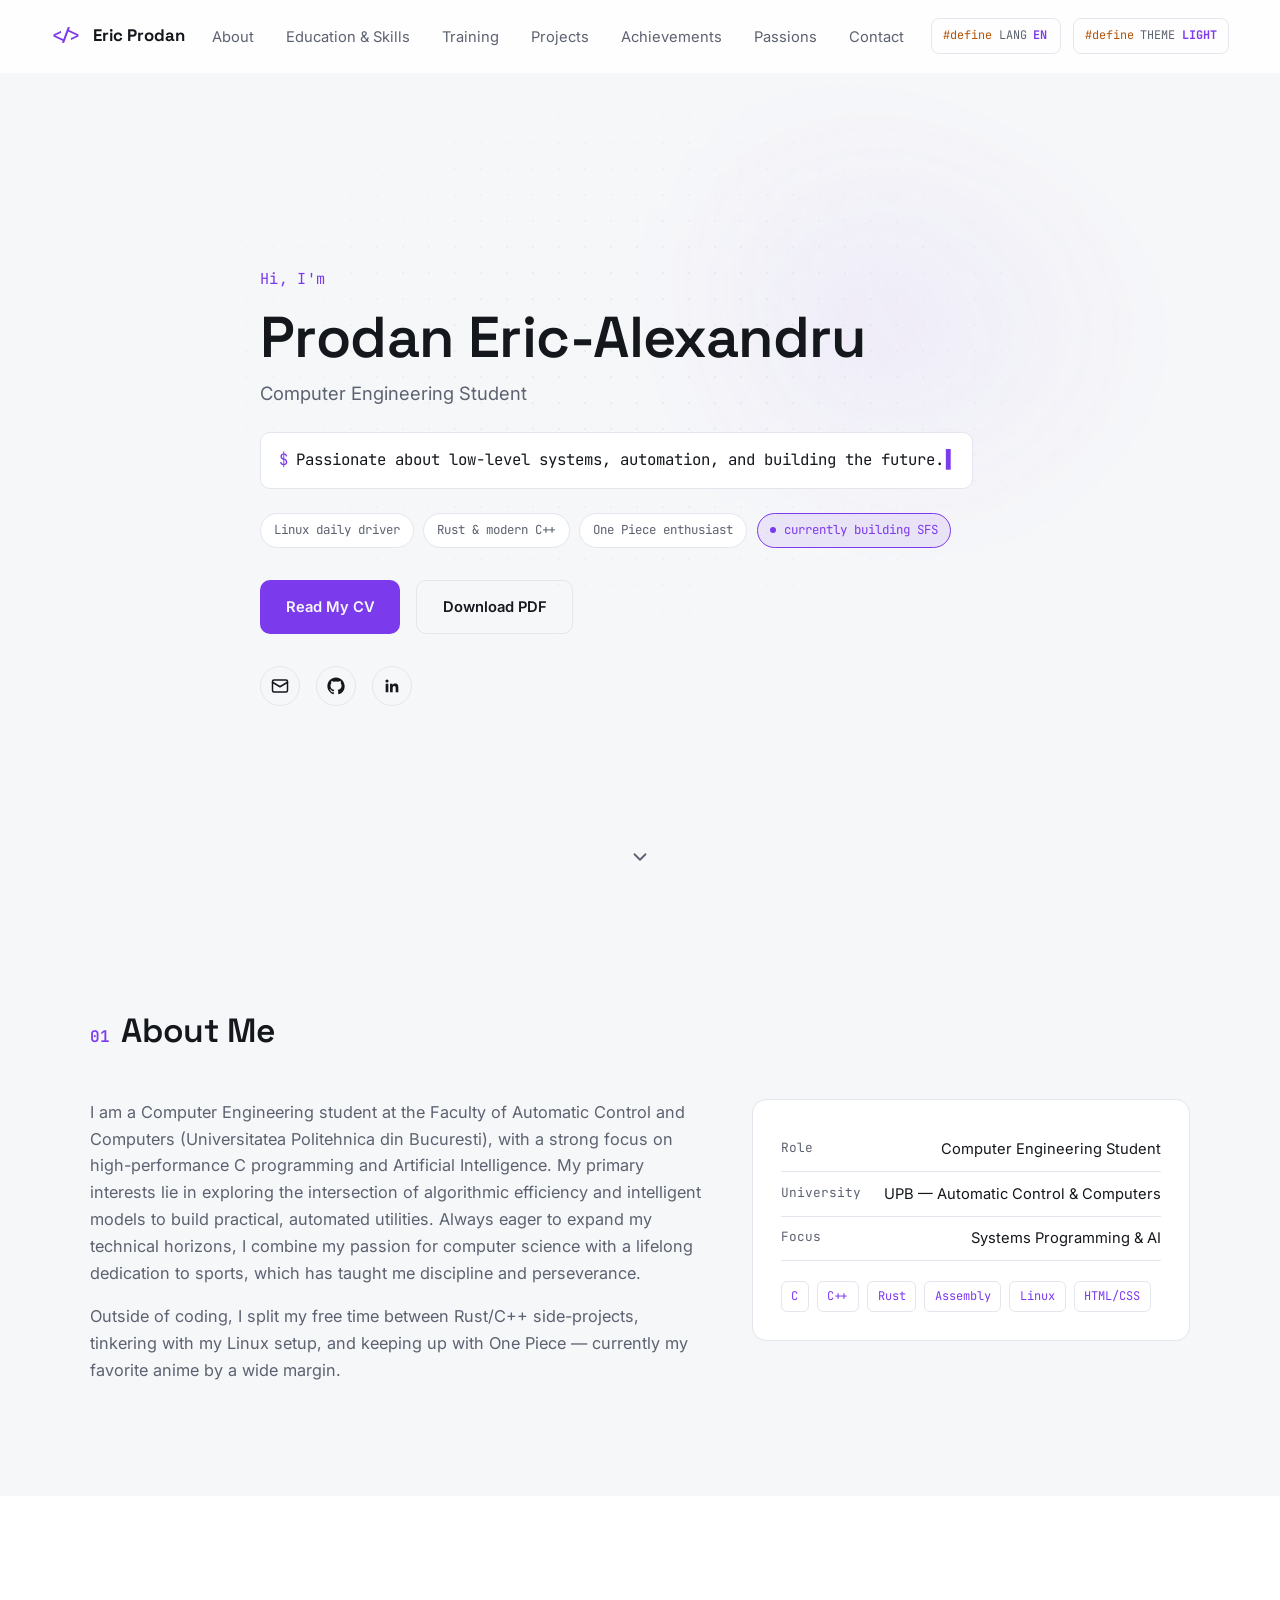
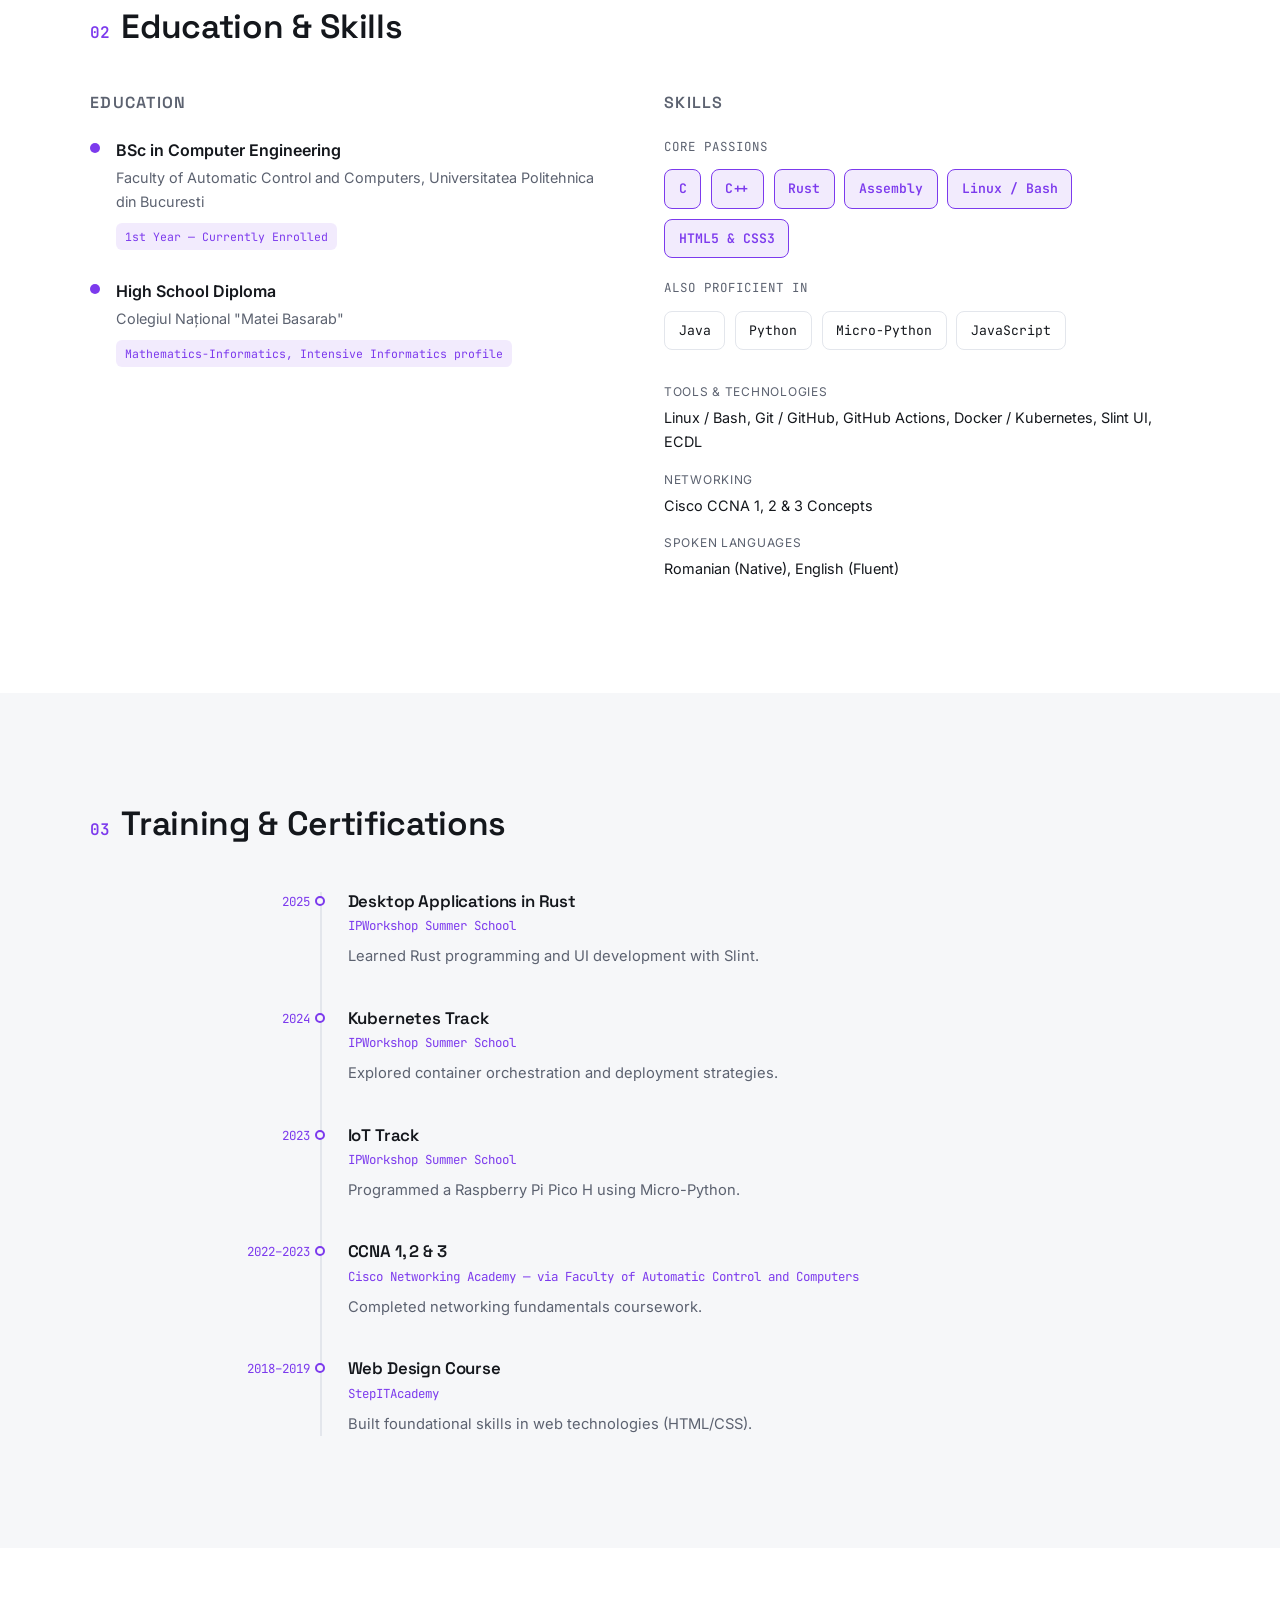
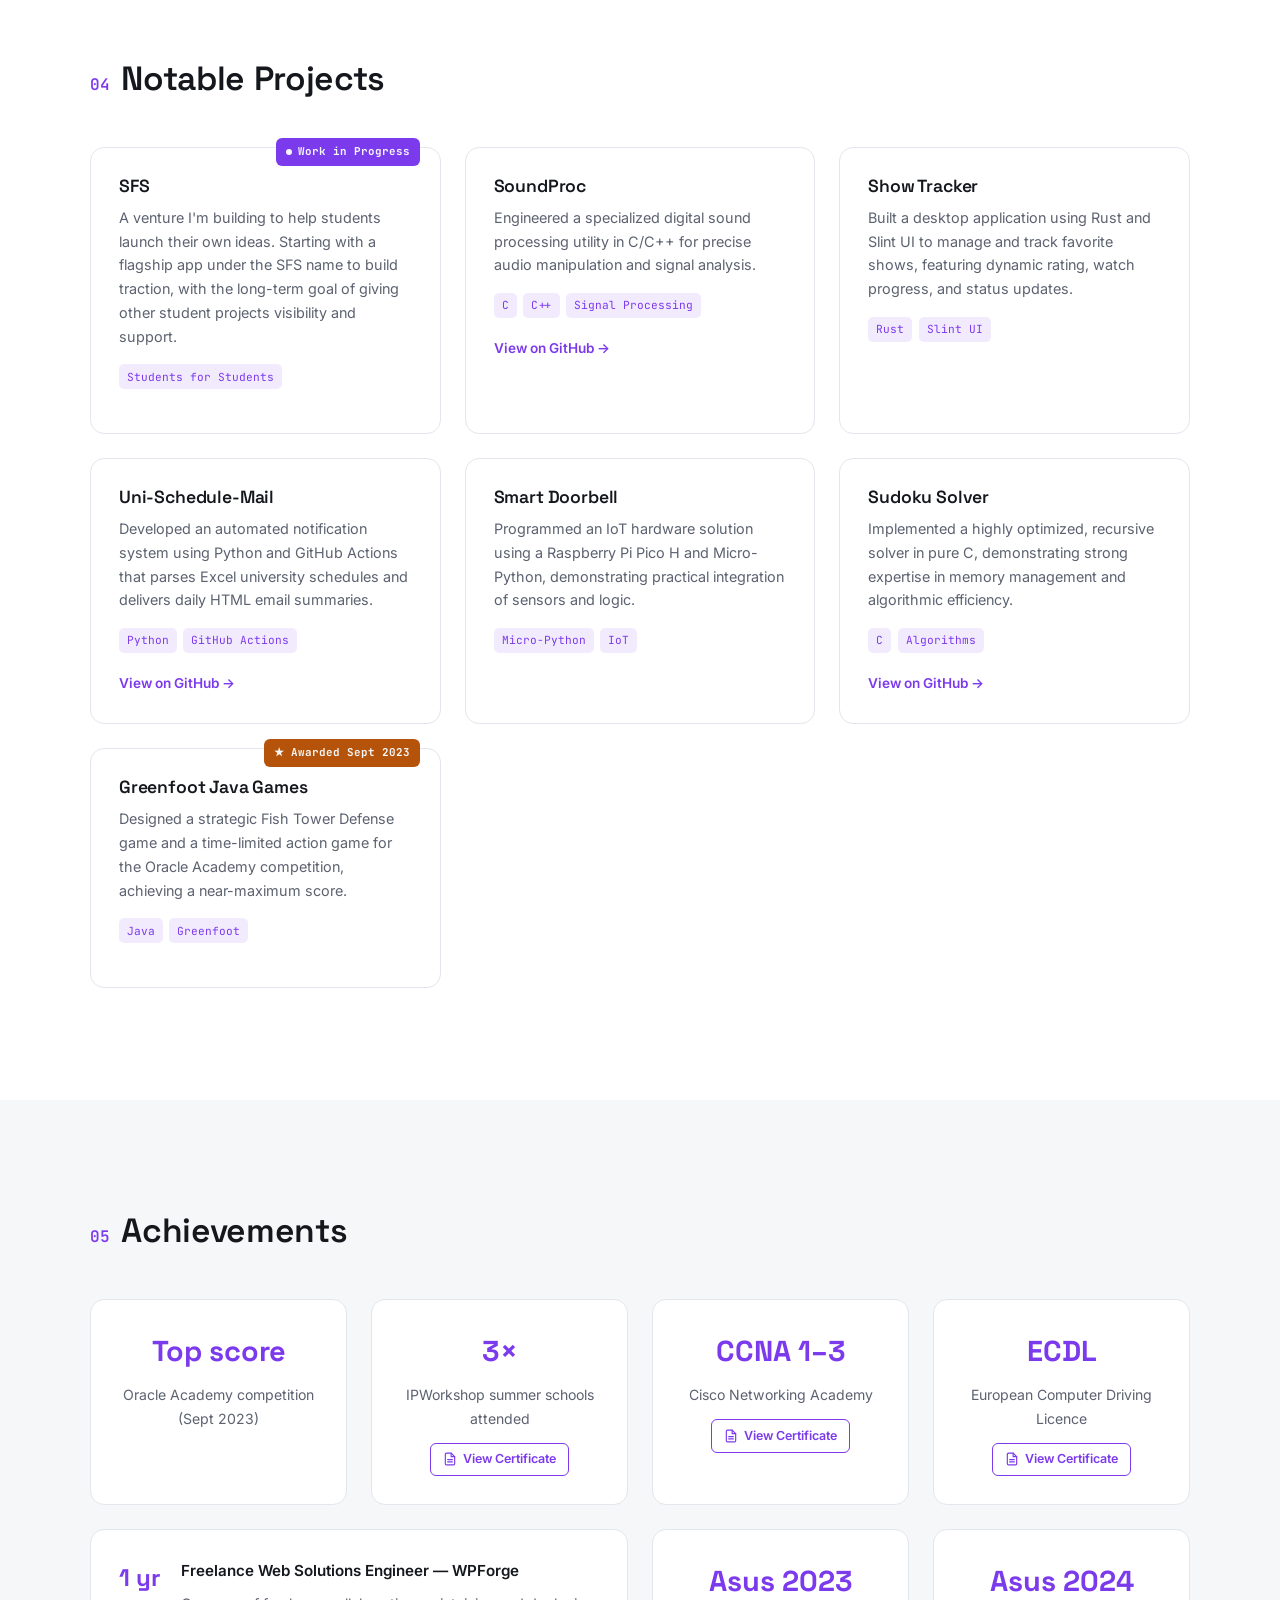
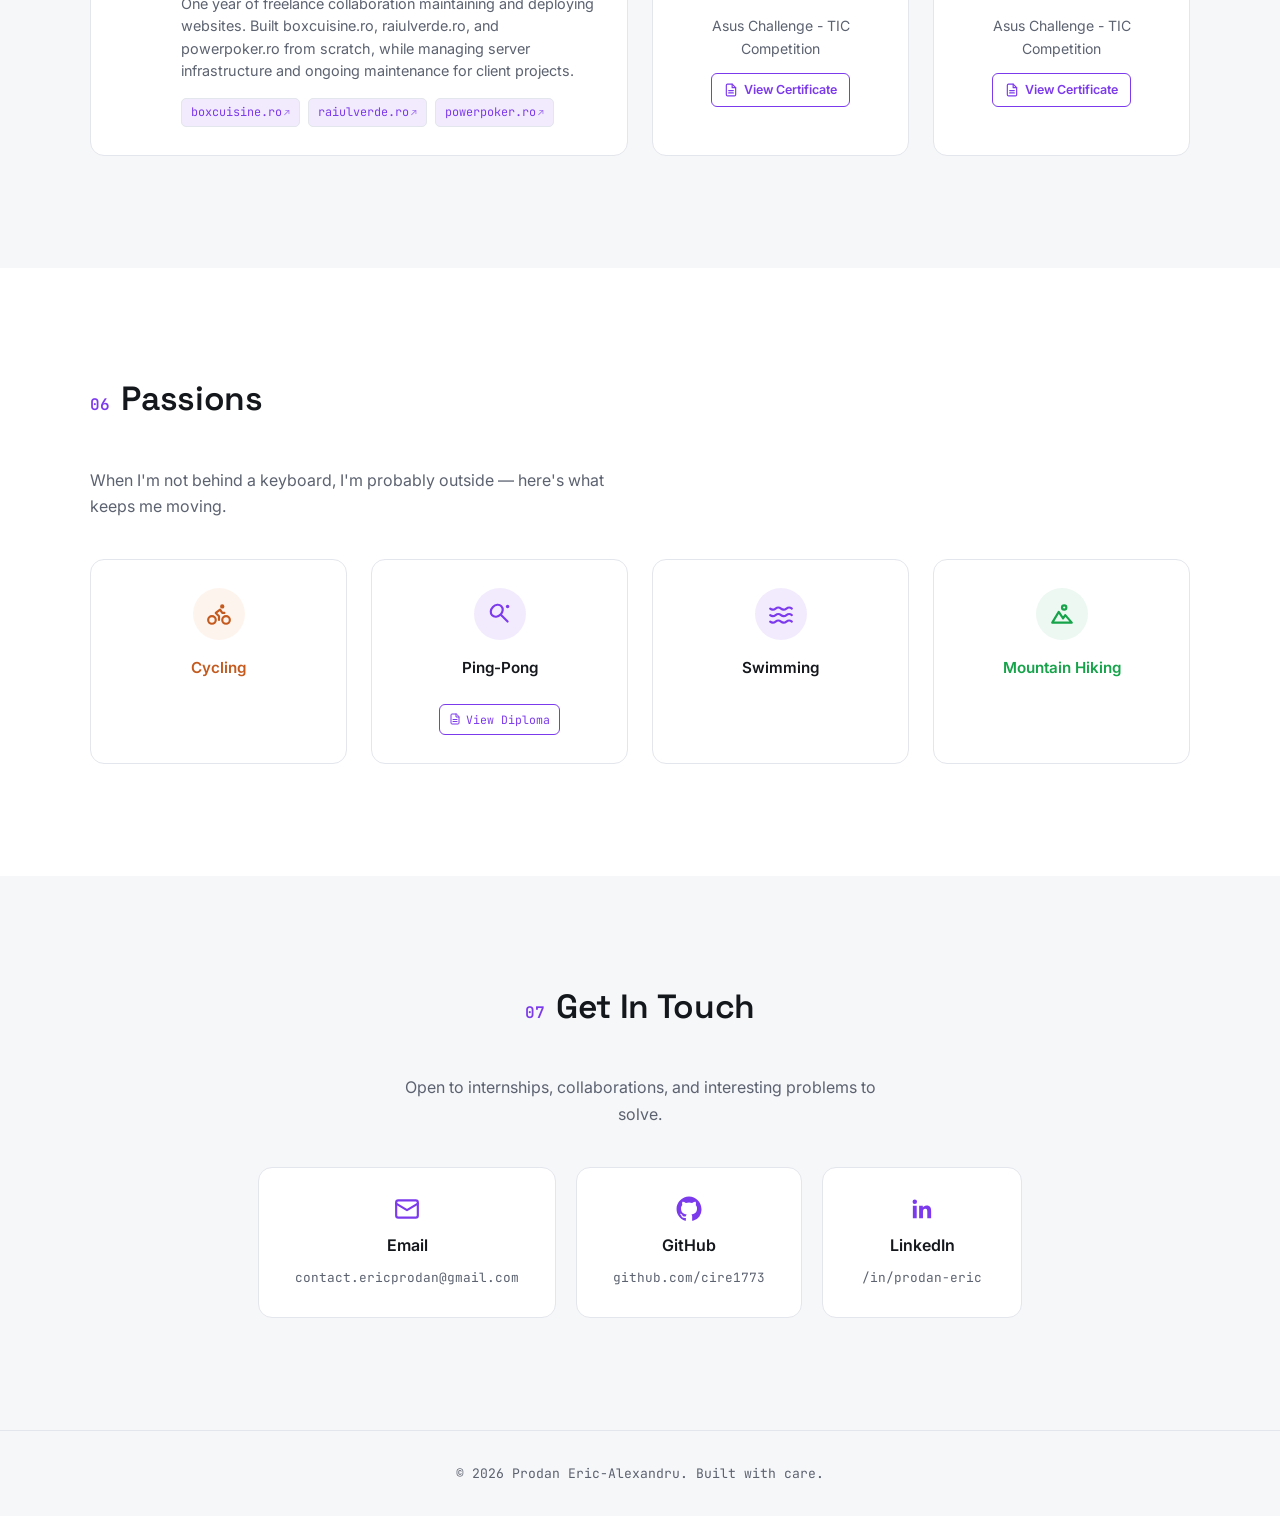
==== index.html @ a4c85ddb "Changed how the entire website looks, added more informations about me and certifications, as well a" ====
<!DOCTYPE html>
<html lang="en" data-theme="dark">
<head>
<meta charset="UTF-8">
<meta name="viewport" content="width=device-width, initial-scale=1.0">
<meta name="theme-color" content="#0a0e14">
<title>Prodan Eric-Alexandru — Computer Engineering</title>
<meta name="description" content="Portfolio of Prodan Eric-Alexandru, Computer Engineering student passionate about low-level systems, C/C++, Rust, Assembly and Linux.">
<link rel="icon" href="data:image/svg+xml,%3Csvg xmlns='http://www.w3.org/2000/svg' viewBox='0 0 100 100'%3E%3Crect width='100' height='100' rx='20' fill='%230d0b13'/%3E%3Ctext x='50' y='67' font-size='52' text-anchor='middle' fill='%23c4b5fd' font-family='monospace'%3EE%3C/text%3E%3C/svg%3E">
<script>
(function(){
  var t = localStorage.getItem('theme');
  if(!t){ t = window.matchMedia('(prefers-color-scheme: light)').matches ? 'light' : 'dark'; }
  document.documentElement.setAttribute('data-theme', t);
})();
</script>
<link rel="preconnect" href="https://fonts.googleapis.com">
<link rel="preconnect" href="https://fonts.gstatic.com" crossorigin>
<link href="https://fonts.googleapis.com/css2?family=Space+Grotesk:wght@500;600;700&family=Inter:wght@400;500;600&family=JetBrains+Mono:wght@400;500;600&display=swap" rel="stylesheet">
<style>

:root {
  --bg: #f6f7f9; --bg-soft: #ffffff; --surface: #ffffff; --border: #e3e6ec;
  --text: #14171c; --text-dim: #5c6270; --accent: #7c3aed; --accent-2: #b45309;
  --accent-soft: rgba(124,58,237,.10); --nav-bg: rgba(255,255,255,.82);
  --shadow: 0 1px 3px rgba(20,23,28,.06), 0 8px 24px rgba(20,23,28,.05);
  --radius: 14px; --mono: 'JetBrains Mono', monospace; --sans: 'Inter', sans-serif;
  --display: 'Space Grotesk', sans-serif;
}
[data-theme="dark"] {
  --bg: #0d0b13; --bg-soft: #110e18; --surface: #15121d; --border: #251f30;
  --text: #e9e6f0; --text-dim: #948fa3; --accent: #c4b5fd; --accent-2: #fbbf24;
  --accent-soft: rgba(196,181,253,.10); --nav-bg: rgba(13,11,19,.75);
  --shadow: 0 1px 3px rgba(0,0,0,.4), 0 12px 32px rgba(0,0,0,.35);
}
*, *::before, *::after { box-sizing: border-box; margin:0; padding:0; }
html { scroll-behavior: smooth; scroll-padding-top: 84px; }
body {
  font-family: var(--sans); background: var(--bg); color: var(--text);
  line-height: 1.65; -webkit-font-smoothing: antialiased;
  transition: background .3s ease, color .3s ease; overflow-x: hidden;
}
img, svg { display:block; max-width:100%; }
a { color: inherit; text-decoration:none; }
ul { list-style:none; }
button { font: inherit; background:none; border:none; cursor:pointer; color:inherit; }
.container { width:min(1100px, 92%); margin-inline:auto; }
::selection { background: var(--accent); color: var(--bg); }
:focus-visible { outline: 2px solid var(--accent); outline-offset: 3px; }
h1,h2,h3 { font-family: var(--display); font-weight:600; line-height:1.15; letter-spacing:-.01em; }
.mono { font-family: var(--mono); }
@media (prefers-reduced-motion: reduce) {
  * { animation-duration:.001ms !important; animation-iteration-count:1 !important; transition-duration:.001ms !important; scroll-behavior:auto !important; }
}

.navbar {
  position: fixed; top:0; left:0; right:0; z-index:200;
  background: var(--nav-bg); backdrop-filter: blur(12px); -webkit-backdrop-filter: blur(12px);
  border-bottom: 1px solid transparent; transition: border-color .3s ease, background .3s ease;
}
.navbar.scrolled { border-bottom-color: var(--border); }
.nav-inner { width:min(1200px,92%); margin-inline:auto; display:flex; align-items:center; justify-content:space-between; height:72px; }
.logo { display:flex; align-items:center; gap:.5rem; font-family:var(--display); font-weight:700; font-size:1.05rem; }
.logo-mark { font-family:var(--mono); color:var(--accent); }
.nav-links { display:flex; gap:2rem; }
.nav-links a { font-size:.92rem; color:var(--text-dim); position:relative; padding:.3rem 0; transition:color .2s; }
.nav-links a:hover, .nav-links a.active { color: var(--text); }
.nav-links a.active::after { content:''; position:absolute; left:0; right:0; bottom:-4px; height:2px; background:var(--accent); border-radius:2px; }
.nav-controls { display:flex; align-items:center; gap:.75rem; }
.directive-toggle {
  height:36px; padding:0 .7rem; border:1px solid var(--border); border-radius:8px;
  display:flex; align-items:center; gap:.4rem; font-size:.74rem;
  color:var(--text-dim); cursor:pointer; transition: all .2s ease; user-select:none;
}
.directive-toggle:hover { border-color: var(--accent); background: var(--accent-soft); }
.directive-toggle .d-kw { color: var(--accent-2); }
.directive-toggle .d-name { color: var(--text-dim); }
.directive-toggle .d-val { color: var(--accent); font-weight:700; min-width: 2.2ch; text-align:left; }
.nav-toggle { display:none; flex-direction:column; gap:4px; width:22px; }
.nav-toggle span { height:2px; background:var(--text); border-radius:2px; transition:.25s; }
.nav-toggle.active span:nth-child(1){ transform: translateY(6px) rotate(45deg); }
.nav-toggle.active span:nth-child(2){ opacity:0; }
.nav-toggle.active span:nth-child(3){ transform: translateY(-6px) rotate(-45deg); }
@media (max-width: 820px) {
  .nav-links { position:fixed; top:72px; left:0; right:0; background:var(--bg); flex-direction:column; padding:1.5rem; gap:1.25rem; border-bottom:1px solid var(--border); transform:translateY(-140%); transition:transform .3s ease; }
  .nav-links.open { transform:translateY(0); }
  .nav-toggle { display:flex; }
}
@media (max-width: 480px) {
  .logo { font-size:.92rem; }
  .nav-controls { gap:.4rem; }
  .directive-toggle { font-size:.66rem; padding:0 .5rem; gap:.3rem; }
  .directive-toggle .d-kw { display:none; }
}

.hero { position:relative; min-height:100vh; display:flex; align-items:center; padding-top:72px; overflow:hidden; }
.hero-bg {
  position:absolute; inset:0; z-index:-1;
  background-image: radial-gradient(var(--border) 1px, transparent 1px); background-size: 26px 26px;
  -webkit-mask-image: radial-gradient(ellipse 60% 50% at 50% 40%, black 20%, transparent 75%);
  mask-image: radial-gradient(ellipse 60% 50% at 50% 40%, black 20%, transparent 75%);
  opacity:.6;
}
.hero-bg::after {
  content:''; position:absolute; top:8%; right:8%; width:420px; height:420px; border-radius:50%;
  background: var(--accent); opacity:.12; filter: blur(90px); animation: float 9s ease-in-out infinite;
}
@keyframes float { 0%,100%{ transform: translateY(0);} 50%{ transform: translateY(-30px);} }
.hero-inner { max-width: 760px; }
.hero-eyebrow { color: var(--accent); font-size:.95rem; margin-bottom:.75rem; letter-spacing:.02em; }
.hero-name { font-size: clamp(2.1rem, 6vw, 3.6rem); margin-bottom:.5rem; }
.hero-role { font-size:1.15rem; color:var(--text-dim); margin-bottom:1.5rem; }
.hero-quote {
  font-size:.98rem; color:var(--text); background:var(--surface); border:1px solid var(--border);
  border-radius:10px; padding:.9rem 1.1rem; display:inline-block; margin-bottom:1.5rem; min-height:3rem;
}
.hero-quote .prompt { color:var(--accent); margin-right:.5rem; }
.cursor { display:inline-block; margin-left:2px; color:var(--accent); animation: blink 1s step-end infinite; }
@keyframes blink { 50% { opacity:0; } }
.hero-chips { display:flex; flex-wrap:wrap; gap:.6rem; margin-bottom:2rem; }
.hero-chip {
  font-family:var(--mono); font-size:.78rem; padding:.4rem .8rem; border:1px solid var(--border);
  border-radius:999px; color:var(--text-dim); background:var(--surface);
}
.hero-chip.live { color:var(--accent); border-color:var(--accent); background:var(--accent-soft); display:inline-flex; align-items:center; }
.chip-dot { width:6px; height:6px; border-radius:50%; background:var(--accent); display:inline-block; margin-right:.45rem; animation: pulse 1.4s ease-in-out infinite; }
@keyframes pulse { 0%,100% { opacity:1; } 50% { opacity:.25; } }
.hero-cta { display:flex; gap:1rem; flex-wrap:wrap; margin-bottom:2rem; }
.btn { padding:.85rem 1.6rem; border-radius:10px; font-weight:600; font-size:.92rem; transition: all .2s ease; display:inline-flex; align-items:center; gap:.5rem; }
.btn-primary { background:var(--accent); color: var(--bg); }
.btn-primary:hover { transform: translateY(-2px); box-shadow: 0 10px 24px -8px var(--accent); }
.btn-outline { border:1px solid var(--border); color:var(--text); }
.btn-outline:hover { border-color: var(--accent); color: var(--accent); }
.hero-social { display:flex; gap:1rem; }
.hero-social a { width:40px; height:40px; border:1px solid var(--border); border-radius:50%; display:flex; align-items:center; justify-content:center; transition: all .2s ease; }
.hero-social a:hover { border-color:var(--accent); color:var(--accent); transform:translateY(-3px); }
.hero-social svg { width:18px; height:18px; }
.scroll-indicator { position:absolute; bottom:2rem; left:50%; transform:translateX(-50%); color:var(--text-dim); animation: bob 2s ease-in-out infinite; }
.scroll-indicator svg { width:22px; height:22px; }
@keyframes bob { 0%,100%{transform:translate(-50%,0);} 50%{transform:translate(-50%,8px);} }

.section { padding: 7rem 0; }
.section.alt { background: var(--bg-soft); }
.section-title { display:flex; align-items:baseline; gap:.75rem; font-size:clamp(1.5rem,3.5vw,2.1rem); margin-bottom:3rem; }
.section-title .idx { color:var(--accent); font-size:1rem; }
.reveal { opacity:0; transform:translateY(24px); transition: opacity .6s ease, transform .6s ease; }
.reveal.in-view { opacity:1; transform:translateY(0); }
.about-grid { display:grid; grid-template-columns: 1.4fr 1fr; gap:3rem; align-items:start; }
.about-copy { display:flex; flex-direction:column; gap:1rem; }
.about-text { color:var(--text-dim); font-size:1.02rem; }
.about-card { background:var(--surface); border:1px solid var(--border); border-radius:var(--radius); padding:1.75rem; }
.about-fact { display:flex; justify-content:space-between; gap:1rem; padding:.6rem 0; border-bottom:1px solid var(--border); font-size:.92rem; }
.about-fact:last-of-type { border-bottom:none; }
.fact-label { color:var(--text-dim); font-size:.8rem; }
.about-tags { display:flex; flex-wrap:wrap; gap:.5rem; margin-top:1.25rem; }
.tag { font-family:var(--mono); font-size:.75rem; padding:.3rem .6rem; border:1px solid var(--border); border-radius:6px; color:var(--accent); }
@media (max-width:800px) { .about-grid { grid-template-columns:1fr; } }
.edu-grid { display:grid; grid-template-columns:1fr 1fr; gap:3rem; }
.col-heading { font-size:1rem; text-transform:uppercase; letter-spacing:.08em; color:var(--text-dim); margin-bottom:1.5rem; }
.edu-item { display:flex; gap:1rem; margin-bottom:1.75rem; }
.edu-marker { width:10px; height:10px; border-radius:50%; background:var(--accent); margin-top:.4rem; flex-shrink:0; }
.edu-degree { font-weight:600; margin-bottom:.2rem; }
.edu-place { color:var(--text-dim); font-size:.9rem; margin-bottom:.5rem; }
.badge { display:inline-block; font-family:var(--mono); font-size:.72rem; padding:.25rem .55rem; border-radius:6px; background:var(--accent-soft); color:var(--accent); }
.skills-sub { color:var(--text-dim); font-size:.78rem; text-transform:uppercase; letter-spacing:.08em; margin: 1.25rem 0 .75rem; }
.skills-sub:first-of-type { margin-top:0; }
.skill-badges { display:flex; flex-wrap:wrap; gap:.6rem; }
.badge-skill { font-family:var(--mono); font-size:.82rem; padding:.5rem .85rem; border-radius:8px; border:1px solid var(--border); }
.badge-skill.core { border-color:var(--accent); color:var(--accent); background:var(--accent-soft); font-weight:600; }
.skills-meta { margin-top:2rem; display:grid; gap:1rem; }
.skills-meta > div span { display:block; font-size:.75rem; color:var(--text-dim); text-transform:uppercase; letter-spacing:.06em; margin-bottom:.25rem; }
.skills-meta > div p { font-size:.9rem; }
@media (max-width:800px) { .edu-grid { grid-template-columns:1fr; } }
.timeline { position:relative; max-width:800px; margin-inline:auto; }
.timeline::before { content:''; position:absolute; left:80px; top:0; bottom:0; width:2px; background:var(--border); }
.timeline-item { position:relative; display:grid; grid-template-columns:70px 1fr; column-gap:2rem; padding-bottom:2.5rem; }
.timeline-item:last-child { padding-bottom:0; }
.timeline-item::after {
  content:''; position:absolute; left:75px; top:4px; width:10px; height:10px; border-radius:50%;
  background:var(--bg); border:2px solid var(--accent);
}
.timeline-marker { text-align:right; font-size:.78rem; color:var(--accent); padding-top:0; }
.timeline-content { padding-left:.35rem; }
.timeline-content h3 { font-size:1.05rem; margin-bottom:.3rem; }
.timeline-provider { color:var(--accent); font-size:.78rem; margin-bottom:.5rem; }
.timeline-desc { color:var(--text-dim); font-size:.92rem; }
@media (max-width:600px){
  .timeline::before{ left:50px; }
  .timeline-item{ grid-template-columns:50px 1fr; column-gap:1.25rem; }
  .timeline-item::after{ left:45px; }
}
.projects-grid { display:grid; grid-template-columns:repeat(auto-fit,minmax(300px,1fr)); gap:1.5rem; }
.project-card { position:relative; background:var(--surface); border:1px solid var(--border); border-radius:var(--radius); padding:1.75rem; transition: all .25s ease; }
.project-card:hover { border-color:var(--accent); transform:translateY(-4px); box-shadow:var(--shadow); }
.project-card h3 { font-size:1.1rem; margin-bottom:.6rem; }
.project-card p { color:var(--text-dim); font-size:.9rem; margin-bottom:1rem; }
.project-tags { display:flex; flex-wrap:wrap; gap:.4rem; margin-bottom:1rem; }
.tag-mini { font-family:var(--mono); font-size:.7rem; padding:.2rem .5rem; border-radius:5px; background:var(--accent-soft); color:var(--accent); }
.project-link { font-size:.85rem; color:var(--accent); font-weight:600; }
.award-badge { position:absolute; top:-10px; right:1.25rem; background:var(--accent-2); color:var(--bg); font-family:var(--mono); font-size:.68rem; font-weight:700; padding:.3rem .6rem; border-radius:6px; }
.wip-badge {
  position:absolute; top:-10px; right:1.25rem; background:var(--accent); color:var(--bg);
  font-family:var(--mono); font-size:.68rem; font-weight:700; padding:.3rem .6rem; border-radius:6px;
  display:inline-flex; align-items:center;
}
.wip-dot { width:6px; height:6px; border-radius:50%; background:var(--bg); margin-right:.4rem; animation: pulse 1.4s ease-in-out infinite; }

/* Achievements */
.achievements-grid { display:grid; grid-template-columns:repeat(auto-fit,minmax(220px,1fr)); gap:1.5rem; }
.achievement-card { background:var(--surface); border:1px solid var(--border); border-radius:var(--radius); padding:1.75rem; text-align:center; transition: all .25s ease; display:flex; flex-direction:column; align-items:center; }
.achievement-card:hover { border-color:var(--accent); transform:translateY(-4px); }
.achievement-value { font-family:var(--display); font-size:1.8rem; font-weight:700; color:var(--accent); margin-bottom:.5rem; }
.achievement-label { color:var(--text-dim); font-size:.88rem; }

/* ---- certificate link ---- */
.cert-link {
  display:inline-flex; align-items:center; gap:.4rem;
  margin-top:.8rem; font-size:.78rem; font-weight:600;
  color:var(--accent); border:1px solid var(--accent);
  padding:.35rem .75rem; border-radius:6px;
  transition: all .2s ease;
}
.cert-link:hover { background:var(--accent-soft); }
.cert-link svg { width:14px; height:14px; }

/* ---- experience card ---- */
.achievement-card.experience {
  grid-column: span 2;
  text-align: left;
  align-items: flex-start;
  display: grid;
  grid-template-columns: auto 1fr;
  gap: 1.25rem;
}
.achievement-card.experience .achievement-meta { display:flex; flex-direction:column; gap:.35rem; }
.achievement-card.experience .achievement-value { font-size:1.5rem; margin-bottom:0; }
.achievement-card.experience .achievement-label { font-size:.95rem; color:var(--text); font-weight:600; }
.achievement-card.experience .achievement-desc {
  color:var(--text-dim); font-size:.9rem; line-height:1.55; margin-top:.25rem;
}
.achievement-sites {
  display:flex; flex-wrap:wrap; gap:.5rem; margin-top:.6rem;
}
.site-link {
  font-family:var(--mono); font-size:.74rem;
  padding:.25rem .55rem; border-radius:5px;
  background:var(--accent-soft); color:var(--accent);
  border:1px solid var(--border); transition: all .2s ease;
}
.site-link:hover { border-color:var(--accent); }
.site-link .ext { font-size:.6rem; opacity:.7; margin-left:.15rem; }

@media (max-width: 700px) {
  .achievement-card.experience {
    grid-column: span 1;
    grid-template-columns: 1fr;
    text-align: center;
    align-items: center;
  }
  .achievement-card.experience .achievement-sites { justify-content:center; }
}

.passions-lead { color:var(--text-dim); max-width:560px; margin:0 0 2.5rem; }
.passions-grid { display:grid; grid-template-columns:repeat(auto-fit,minmax(160px,1fr)); gap:1.5rem; }
.passion-card {
  display:flex; flex-direction:column; align-items:center; gap:.9rem; text-align:center;
  background:var(--surface); border:1px solid var(--border); border-radius:var(--radius);
  padding:1.75rem 1.25rem; transition: all .25s ease;
}
.passion-card:hover { border-color:var(--accent); transform:translateY(-4px); box-shadow:var(--shadow); }
.passion-icon {
  width:52px; height:52px; border-radius:50%; background:var(--accent-soft);
  display:flex; align-items:center; justify-content:center; color:var(--accent);
}
.passion-icon svg { width:26px; height:26px; }
.passion-title { font-weight:600; font-size:.95rem; }

/* ---- passion theme overrides ---- */
.passion-card.orange .passion-icon { background: rgba(232,112,44,0.12); color: #e8702c; }
.passion-card.orange:hover { border-color: #e8702c; box-shadow: 0 12px 32px rgba(232,112,44,0.15); }
.passion-card.orange .passion-title { color: #e8702c; }

.passion-card.green .passion-icon { background: rgba(34,197,94,0.12); color: #22c55e; }
.passion-card.green:hover { border-color: #22c55e; box-shadow: 0 12px 32px rgba(34,197,94,0.15); }
.passion-card.green .passion-title { color: #22c55e; }

/* Light mode adjustments */
[data-theme="light"] .passion-card.orange .passion-icon { background: rgba(232,112,44,0.08); color: #c45a1e; }
[data-theme="light"] .passion-card.orange:hover { border-color: #c45a1e; }
[data-theme="light"] .passion-card.orange .passion-title { color: #c45a1e; }

[data-theme="light"] .passion-card.green .passion-icon { background: rgba(22,163,74,0.08); color: #16a34a; }
[data-theme="light"] .passion-card.green:hover { border-color: #16a34a; }
[data-theme="light"] .passion-card.green .passion-title { color: #16a34a; }

/* diploma link inside ping-pong card */
.diploma-link {
  margin-top: .6rem;
  font-family: var(--mono); font-size: .72rem;
  color: var(--accent); border: 1px solid var(--accent);
  padding: .3rem .6rem; border-radius: 6px;
  display: inline-flex; align-items: center; gap: .3rem;
  transition: all .2s ease;
}
.diploma-link:hover { background: var(--accent-soft); }
.diploma-link svg { width: 12px; height: 12px; }
.contact-inner { text-align:center; }
.contact-inner .section-title { justify-content:center; }
.contact-sub { color:var(--text-dim); max-width:480px; margin:0 auto 2.5rem; }
.contact-cards { display:flex; flex-wrap:wrap; justify-content:center; gap:1.25rem; }
.contact-card { display:flex; flex-direction:column; align-items:center; gap:.6rem; background:var(--surface); border:1px solid var(--border); border-radius:var(--radius); padding:1.75rem 2.25rem; min-width:200px; transition: all .25s ease; }
.contact-card:hover { border-color:var(--accent); transform:translateY(-4px); }
.contact-card svg { width:26px; height:26px; color:var(--accent); }
.contact-card span:first-of-type { font-weight:600; }
.contact-card span.mono { color:var(--text-dim); font-size:.8rem; }
.footer { border-top:1px solid var(--border); padding:2rem 0; text-align:center; color:var(--text-dim); font-size:.82rem; }
.to-top {
  position:fixed; bottom:2rem; right:2rem; width:44px; height:44px; border-radius:50%;
  background:var(--surface); border:1px solid var(--border); display:flex; align-items:center; justify-content:center;
  opacity:0; pointer-events:none; transform:translateY(10px); transition: all .3s ease; z-index:150;
}
.to-top.show { opacity:1; pointer-events:auto; transform:translateY(0); }
.to-top:hover { border-color:var(--accent); color:var(--accent); }
.to-top svg { width:18px; height:18px; }
</style>
</head>
<body>

<nav class="navbar" id="navbar">
  <div class="nav-inner">
    <a href="#home" class="logo"><span class="logo-mark mono">&lt;/&gt;</span>&nbsp;Eric Prodan</a>
    <ul class="nav-links" id="navLinks">
      <li><a href="#about" data-i18n="nav.about">About</a></li>
      <li><a href="#education" data-i18n="nav.education">Education & Skills</a></li>
      <li><a href="#training" data-i18n="nav.training">Training</a></li>
      <li><a href="#projects" data-i18n="nav.projects">Projects</a></li>
      <li><a href="#achievements" data-i18n="nav.achievements">Achievements</a></li>
      <li><a href="#passions" data-i18n="nav.passions">Passions</a></li>
      <li><a href="#contact" data-i18n="nav.contact">Contact</a></li>
    </ul>
    <div class="nav-controls">
      <button class="directive-toggle mono" id="langToggle" type="button" aria-label="Toggle language">
        <span class="d-kw">#define</span><span class="d-name">LANG</span><span class="d-val" id="langVal">EN</span>
      </button>
      <button class="directive-toggle mono" id="themeToggle" type="button" aria-label="Toggle theme">
        <span class="d-kw">#define</span><span class="d-name">THEME</span><span class="d-val" id="themeVal">DARK</span>
      </button>
      <button class="nav-toggle" id="navToggle" aria-label="Menu"><span></span><span></span><span></span></button>
    </div>
  </div>
</nav>

<section id="home" class="hero">
  <div class="hero-bg"></div>
  <div class="container hero-inner">
    <p class="hero-eyebrow mono" data-i18n="hero.eyebrow">Hi, I'm</p>
    <h1 class="hero-name">Prodan Eric-Alexandru</h1>
    <p class="hero-role" data-i18n="hero.role">Computer Engineering Student</p>
    <p class="hero-quote mono"><span class="prompt">$</span><span id="typedQuote"></span><span class="cursor">▌</span></p>
    <div class="hero-chips" id="heroChips"></div>
    <div class="hero-cta">
      <a href="#about" class="btn btn-primary" data-i18n="hero.cta1">Read My CV</a>
      <a href="CV.pdf" download class="btn btn-outline" data-i18n="hero.cta2">Download PDF</a>
    </div>
    <div class="hero-social">
      <a href="mailto:contact.ericprodan@gmail.com" aria-label="Email">
        <svg viewBox="0 0 24 24" fill="none" stroke="currentColor" stroke-width="2" stroke-linecap="round" stroke-linejoin="round"><rect x="2" y="4" width="20" height="16" rx="2"/><path d="M2 7l10 6 10-6"/></svg>
      </a>
      <a href="https://github.com/cire1773" target="_blank" rel="noopener" aria-label="GitHub">
        <svg viewBox="0 0 24 24" fill="currentColor"><path d="M12 .5C5.73.5.5 5.73.5 12c0 5.08 3.29 9.39 7.86 10.91.57.1.78-.25.78-.55 0-.27-.01-1.17-.02-2.12-3.2.7-3.88-1.36-3.88-1.36-.52-1.34-1.28-1.69-1.28-1.69-1.04-.72.08-.7.08-.7 1.15.08 1.76 1.19 1.76 1.19 1.03 1.76 2.7 1.25 3.36.96.1-.75.4-1.25.73-1.54-2.55-.29-5.23-1.28-5.23-5.71 0-1.26.45-2.29 1.19-3.09-.12-.29-.52-1.47.11-3.06 0 0 .97-.31 3.18 1.18a11 11 0 0 1 5.79 0c2.2-1.49 3.17-1.18 3.17-1.18.64 1.59.24 2.77.12 3.06.74.8 1.18 1.83 1.18 3.09 0 4.44-2.68 5.42-5.24 5.7.41.36.78 1.06.78 2.14 0 1.55-.01 2.79-.01 3.17 0 .3.2.66.79.55A10.52 10.52 0 0 0 23.5 12C23.5 5.73 18.27.5 12 .5z"/></svg>
      </a>
      <a href="https://www.linkedin.com/in/prodan-eric-814aa4322/" target="_blank" rel="noopener" aria-label="LinkedIn">
        <svg viewBox="0 0 24 24" fill="currentColor"><path d="M20.45 20.45h-3.55v-5.57c0-1.33-.02-3.04-1.85-3.04-1.86 0-2.14 1.45-2.14 2.94v5.67H9.36V9h3.41v1.56h.05c.48-.9 1.64-1.85 3.37-1.85 3.6 0 4.26 2.37 4.26 5.46v6.28zM5.34 7.43a2.06 2.06 0 1 1 0-4.12 2.06 2.06 0 0 1 0 4.12zM7.12 20.45H3.56V9h3.56v11.45z"/></svg>
      </a>
    </div>
  </div>
  <a href="#about" class="scroll-indicator" aria-label="Scroll down">
    <svg viewBox="0 0 24 24" fill="none" stroke="currentColor" stroke-width="2" stroke-linecap="round" stroke-linejoin="round"><path d="M6 9l6 6 6-6"/></svg>
  </a>
</section>

<section id="about" class="section">
  <div class="container">
    <h2 class="section-title"><span class="idx mono">01</span><span data-i18n="about.title">About Me</span></h2>
    <div class="about-grid">
      <div class="about-copy reveal">
        <p class="about-text" data-i18n="about.text">...</p>
        <p class="about-text" data-i18n="about.text2">...</p>
      </div>
      <div class="about-card reveal">
        <div class="about-fact"><span class="fact-label mono" data-i18n="about.factRoleLabel">Role</span><span class="fact-value" data-i18n="about.factRole">...</span></div>
        <div class="about-fact"><span class="fact-label mono" data-i18n="about.factUniLabel">University</span><span class="fact-value" data-i18n="about.factUni">...</span></div>
        <div class="about-fact"><span class="fact-label mono" data-i18n="about.factFocusLabel">Focus</span><span class="fact-value" data-i18n="about.factFocus">...</span></div>
        <div class="about-tags">
          <span class="tag">C</span><span class="tag">C++</span><span class="tag">Rust</span><span class="tag">Assembly</span><span class="tag">Linux</span><span class="tag">HTML/CSS</span>
        </div>
      </div>
    </div>
  </div>
</section>

<section id="education" class="section alt">
  <div class="container">
    <h2 class="section-title"><span class="idx mono">02</span><span data-i18n="education.title">Education & Skills</span></h2>
    <div class="edu-grid">
      <div class="edu-col reveal">
        <h3 class="col-heading" data-i18n="education.eduHeading">Education</h3>
        <div class="edu-item">
          <span class="edu-marker"></span>
          <div>
            <p class="edu-degree" data-i18n="education.uniDegree">BSc in Computer Engineering</p>
            <p class="edu-place" data-i18n="education.uniPlace">Faculty of Automatic Control and Computers, UPB</p>
            <span class="badge" data-i18n="education.uniStatus">1st Year — Currently Enrolled</span>
          </div>
        </div>
        <div class="edu-item">
          <span class="edu-marker"></span>
          <div>
            <p class="edu-degree" data-i18n="education.hsDegree">High School Diploma</p>
            <p class="edu-place">Colegiul Național "Matei Basarab"</p>
            <span class="badge" data-i18n="education.hsStatus">Mathematics-Informatics, Intensive Informatics</span>
          </div>
        </div>
      </div>
      <div class="skills-col reveal">
        <h3 class="col-heading" data-i18n="education.skillsHeading">Skills</h3>
        <p class="skills-sub mono" data-i18n="education.corePassions">Core Passions</p>
        <div class="skill-badges" id="coreSkills"></div>
        <p class="skills-sub mono" data-i18n="education.alsoKnow">Also Proficient In</p>
        <div class="skill-badges" id="otherSkills"></div>
        <div class="skills-meta">
          <div><span data-i18n="education.toolsLabel">Tools</span><p data-i18n="education.toolsValue">...</p></div>
          <div><span data-i18n="education.netLabel">Networking</span><p data-i18n="education.netValue">...</p></div>
          <div><span data-i18n="education.spokenLabel">Spoken</span><p data-i18n="education.spokenValue">...</p></div>
        </div>
      </div>
    </div>
  </div>
</section>

<section id="training" class="section">
  <div class="container">
    <h2 class="section-title"><span class="idx mono">03</span><span data-i18n="training.title">Training & Certifications</span></h2>
    <div class="timeline reveal" id="trainingList"></div>
  </div>
</section>

<section id="projects" class="section alt">
  <div class="container">
    <h2 class="section-title"><span class="idx mono">04</span><span data-i18n="projects.title">Notable Projects</span></h2>
    <div class="projects-grid reveal" id="projectsGrid"></div>
  </div>
</section>

<section id="achievements" class="section">
  <div class="container">
    <h2 class="section-title"><span class="idx mono">05</span><span data-i18n="achievements.title">Achievements</span></h2>
    <div class="achievements-grid reveal" id="achievementsGrid"></div>
  </div>
</section>

<section id="passions" class="section alt">
  <div class="container">
    <h2 class="section-title"><span class="idx mono">06</span><span data-i18n="passions.title">Passions</span></h2>
    <p class="passions-lead reveal" data-i18n="passions.lead">...</p>
    <div class="passions-grid reveal" id="passionsGrid"></div>
  </div>
</section>

<section id="contact" class="section">
  <div class="container contact-inner">
    <h2 class="section-title"><span class="idx mono">07</span><span data-i18n="contact.title">Get In Touch</span></h2>
    <p class="contact-sub" data-i18n="contact.subtitle">...</p>
    <div class="contact-cards reveal">
      <a class="contact-card" href="mailto:contact.ericprodan@gmail.com">
        <svg viewBox="0 0 24 24" fill="none" stroke="currentColor" stroke-width="2" stroke-linecap="round" stroke-linejoin="round"><rect x="2" y="4" width="20" height="16" rx="2"/><path d="M2 7l10 6 10-6"/></svg>
        <span data-i18n="contact.emailLabel">Email</span>
        <span class="mono">contact.ericprodan@gmail.com</span>
      </a>
      <a class="contact-card" href="https://github.com/cire1773" target="_blank" rel="noopener">
        <svg viewBox="0 0 24 24" fill="currentColor"><path d="M12 .5C5.73.5.5 5.73.5 12c0 5.08 3.29 9.39 7.86 10.91.57.1.78-.25.78-.55 0-.27-.01-1.17-.02-2.12-3.2.7-3.88-1.36-3.88-1.36-.52-1.34-1.28-1.69-1.28-1.69-1.04-.72.08-.7.08-.7 1.15.08 1.76 1.19 1.76 1.19 1.03 1.76 2.7 1.25 3.36.96.1-.75.4-1.25.73-1.54-2.55-.29-5.23-1.28-5.23-5.71 0-1.26.45-2.29 1.19-3.09-.12-.29-.52-1.47.11-3.06 0 0 .97-.31 3.18 1.18a11 11 0 0 1 5.79 0c2.2-1.49 3.17-1.18 3.17-1.18.64 1.59.24 2.77.12 3.06.74.8 1.18 1.83 1.18 3.09 0 4.44-2.68 5.42-5.24 5.7.41.36.78 1.06.78 2.14 0 1.55-.01 2.79-.01 3.17 0 .3.2.66.79.55A10.52 10.52 0 0 0 23.5 12C23.5 5.73 18.27.5 12 .5z"/></svg>
        <span data-i18n="contact.githubLabel">GitHub</span>
        <span class="mono">github.com/cire1773</span>
      </a>
      <a class="contact-card" href="https://www.linkedin.com/in/prodan-eric-814aa4322/" target="_blank" rel="noopener">
        <svg viewBox="0 0 24 24" fill="currentColor"><path d="M20.45 20.45h-3.55v-5.57c0-1.33-.02-3.04-1.85-3.04-1.86 0-2.14 1.45-2.14 2.94v5.67H9.36V9h3.41v1.56h.05c.48-.9 1.64-1.85 3.37-1.85 3.6 0 4.26 2.37 4.26 5.46v6.28zM5.34 7.43a2.06 2.06 0 1 1 0-4.12 2.06 2.06 0 0 1 0 4.12zM7.12 20.45H3.56V9h3.56v11.45z"/></svg>
        <span data-i18n="contact.linkedinLabel">LinkedIn</span>
        <span class="mono">/in/prodan-eric</span>
      </a>
    </div>
  </div>
</section>

<footer class="footer">
  <div class="container">
    <p class="mono" data-i18n="footer">© 2026 Prodan Eric-Alexandru</p>
  </div>
</footer>

<button class="to-top" id="toTop" aria-label="Back to top">
  <svg viewBox="0 0 24 24" fill="none" stroke="currentColor" stroke-width="2" stroke-linecap="round" stroke-linejoin="round"><path d="M12 19V5M5 12l7-7 7 7"/></svg>
</button>

<script>
/* ============ DATA ============ */
const skillsCore = ["C", "C++", "Rust", "Assembly", "Linux / Bash", "HTML5 & CSS3"];
const skillsOther = ["Java", "Python", "Micro-Python", "JavaScript"];

const i18n = {
  en: {
    nav: { about:"About", education:"Education & Skills", training:"Training", projects:"Projects", achievements:"Achievements", passions:"Passions", contact:"Contact" },
    hero: {
      eyebrow: "Hi, I'm",
      role: "Computer Engineering Student",
      quote: "Passionate about low-level systems, automation, and building the future.",
      cta1: "Read My CV",
      cta2: "Download PDF",
      chips: [
        { text: "Linux daily driver" },
        { text: "Rust & modern C++" },
        { text: "One Piece enthusiast" },
        { text: "currently building SFS", live: true }
      ]
    },
    about: {
      title: "About Me",
      text: "I am a Computer Engineering student at the Faculty of Automatic Control and Computers (Universitatea Politehnica din Bucuresti), with a strong focus on high-performance C programming and Artificial Intelligence. My primary interests lie in exploring the intersection of algorithmic efficiency and intelligent models to build practical, automated utilities. Always eager to expand my technical horizons, I combine my passion for computer science with a lifelong dedication to sports, which has taught me discipline and perseverance.",
      text2: "Outside of coding, I split my free time between Rust/C++ side-projects, tinkering with my Linux setup, and keeping up with One Piece — currently my favorite anime by a wide margin.",
      factRoleLabel: "Role", factRole: "Computer Engineering Student",
      factUniLabel: "University", factUni: "UPB — Automatic Control & Computers",
      factFocusLabel: "Focus", factFocus: "Systems Programming & AI"
    },
    education: {
      title: "Education & Skills",
      eduHeading: "Education",
      uniDegree: "BSc in Computer Engineering",
      uniPlace: "Faculty of Automatic Control and Computers, Universitatea Politehnica din Bucuresti",
      uniStatus: "1st Year — Currently Enrolled",
      hsDegree: "High School Diploma",
      hsStatus: "Mathematics-Informatics, Intensive Informatics profile",
      skillsHeading: "Skills",
      corePassions: "Core Passions",
      alsoKnow: "Also Proficient In",
      toolsLabel: "Tools & Technologies", toolsValue: "Linux / Bash, Git / GitHub, GitHub Actions, Docker / Kubernetes, Slint UI, ECDL",
      netLabel: "Networking", netValue: "Cisco CCNA 1, 2 & 3 Concepts",
      spokenLabel: "Spoken Languages", spokenValue: "Romanian (Native), English (Fluent)"
    },
    training: {
      title: "Training & Certifications",
      items: [
        { year:"2025", title:"Desktop Applications in Rust", provider:"IPWorkshop Summer School", desc:"Learned Rust programming and UI development with Slint." },
        { year:"2024", title:"Kubernetes Track", provider:"IPWorkshop Summer School", desc:"Explored container orchestration and deployment strategies." },
        { year:"2023", title:"IoT Track", provider:"IPWorkshop Summer School", desc:"Programmed a Raspberry Pi Pico H using Micro-Python." },
        { year:"2022–2023", title:"CCNA 1, 2 & 3", provider:"Cisco Networking Academy — via Faculty of Automatic Control and Computers", desc:"Completed networking fundamentals coursework." },
        { year:"2018–2019", title:"Web Design Course", provider:"StepITAcademy", desc:"Built foundational skills in web technologies (HTML/CSS)." }
      ]
    },
    projects: {
      title: "Notable Projects",
      wipLabel: "Work in Progress",
      linkLabel: "View on GitHub",
      items: [
        { title:"SFS", desc:"A venture I'm building to help students launch their own ideas. Starting with a flagship app under the SFS name to build traction, with the long-term goal of giving other student projects visibility and support.", tags:["Students for Students"], wip:true },
        { title:"SoundProc", desc:"Engineered a specialized digital sound processing utility in C/C++ for precise audio manipulation and signal analysis.", tags:["C","C++","Signal Processing"], link:"https://github.com/cire1773/Sound-Processor" },
        { title:"Show Tracker", desc:"Built a desktop application using Rust and Slint UI to manage and track favorite shows, featuring dynamic rating, watch progress, and status updates.", tags:["Rust","Slint UI"] },
        { title:"Uni-Schedule-Mail", desc:"Developed an automated notification system using Python and GitHub Actions that parses Excel university schedules and delivers daily HTML email summaries.", tags:["Python","GitHub Actions"], link:"https://github.com/cire1773/Uni-Schedule-Mail" },
        { title:"Smart Doorbell", desc:"Programmed an IoT hardware solution using a Raspberry Pi Pico H and Micro-Python, demonstrating practical integration of sensors and logic.", tags:["Micro-Python","IoT"] },
        { title:"Sudoku Solver", desc:"Implemented a highly optimized, recursive solver in pure C, demonstrating strong expertise in memory management and algorithmic efficiency.", tags:["C","Algorithms"], link:"https://github.com/cire1773/Sudoku-Solver" },
        { title:"Greenfoot Java Games", desc:"Designed a strategic Fish Tower Defense game and a time-limited action game for the Oracle Academy competition, achieving a near-maximum score.", tags:["Java","Greenfoot"], award:"Awarded Sept 2023" }
      ]
    },
    achievements: {
      title: "Achievements",
      viewCert: "View Certificate",
      items: [
        { value:"Top score", label:"Oracle Academy competition (Sept 2023)" },
        { value:"3×", label:"IPWorkshop summer schools attended", certLink:"./diplomas/DiplomeIPW.pdf" },
        { value:"CCNA 1–3", label:"Cisco Networking Academy", certLink:"./diplomas/CCNA.pdf" },
        { value:"ECDL", label:"European Computer Driving Licence", certLink:"./diplomas/ECDL.pdf" },
        { value:"1 yr", label:"Freelance Web Solutions Engineer — WPForge", type:"experience", desc:"One year of freelance collaboration maintaining and deploying websites. Built boxcuisine.ro, raiulverde.ro, and powerpoker.ro from scratch, while managing server infrastructure and ongoing maintenance for client projects." },
        { value:"Asus 2023", label:"Asus Challenge - TIC Competition", certLink:"./diplomas/ASUS2023.pdf"},
        { value:"Asus 2024", label:"Asus Challenge - TIC Competition", certLink:"./diplomas/ASUS2024.pdf"}
      ]
    },
    passions: {
      title: "Passions",
      lead: "When I'm not behind a keyboard, I'm probably outside — here's what keeps me moving.",
      items: [
        { icon:"bike", title:"Cycling" },
        { icon:"pingpong", title:"Ping-Pong" },
        { icon:"swim", title:"Swimming" },
        { icon:"hike", title:"Mountain Hiking" }
      ]
    },
    contact: {
      title: "Get In Touch",
      subtitle: "Open to internships, collaborations, and interesting problems to solve.",
      emailLabel: "Email", githubLabel: "GitHub", linkedinLabel: "LinkedIn"
    },
    footer: "© 2026 Prodan Eric-Alexandru. Built with care."
  },
  ro: {
    nav: { about:"Despre", education:"Educatie & Competente", training:"Training", projects:"Proiecte", achievements:"Realizari", passions:"Pasiuni", contact:"Contact" },
    hero: {
      eyebrow: "Salut, sunt",
      role: "Student la Inginerie Informatica",
      quote: "Pasionat de sisteme low-level, automatizare si construirea viitorului.",
      cta1: "Citeste CV-ul Meu",
      cta2: "Descarca PDF",
      chips: [
        { text: "Linux zilnic" },
        { text: "Rust & C++ modern" },
        { text: "Fan One Piece" },
        { text: "construiesc SFS", live: true }
      ]
    },
    about: {
      title: "Despre Mine",
      text: "Sunt student la Facultatea de Automatica si Calculatoare (Universitatea Politehnica din Bucuresti), cu un interes puternic pentru programarea de inalta performanta in C si Inteligenta Artificiala. Pasiunea mea este sa explorez intersectia dintre eficienta algoritmica si modelele inteligente pentru a dezvolta utilitare practice si automatizate. Mereu dornic sa-mi extind orizonturile tehnice, imbun rigoarea din informatica cu o dedicare de o viata pentru sport, ceea ce m-a invatat disciplina si perseverenta.",
      text2: "In afara programarii, imi petrec timpul liber intre proiecte personale in Rust/C++, configurarea sistemului Linux si urmarirea One Piece — in prezent animeul meu preferat, de departe.",
      factRoleLabel: "Rol", factRole: "Student la Inginerie Informatica",
      factUniLabel: "Universitate", factUni: "UPB — Automatica & Calculatoare",
      factFocusLabel: "Focus", factFocus: "Programare de Sistem & AI"
    },
    education: {
      title: "Educatie & Competente",
      eduHeading: "Educatie",
      uniDegree: "Licenta in Inginerie Informatica",
      uniPlace: "Facultatea de Automatica si Calculatoare, Universitatea Politehnica din Bucuresti",
      uniStatus: "Anul 1 — In curs",
      hsDegree: "Diploma de Bacalaureat",
      hsStatus: "Profil Matematica-Informatica, Intensiv Informatica",
      skillsHeading: "Competente",
      corePassions: "Pasiuni Principale",
      alsoKnow: "De Asemenea Cunosc",
      toolsLabel: "Instrumente & Tehnologii", toolsValue: "Linux / Bash, Git / GitHub, GitHub Actions, Docker / Kubernetes, Slint UI, ECDL",
      netLabel: "Retelistica", netValue: "Concepte Cisco CCNA 1, 2 & 3",
      spokenLabel: "Limbi Straine", spokenValue: "Romana (Nativ), Engleza (Fluent)"
    },
    training: {
      title: "Training si Certificari",
      items: [
        { year:"2025", title:"Aplicatii Desktop in Rust", provider:"Scoala de vara IPWorkshop", desc:"Am invatat programare in Rust si dezvoltare de interfete grafice cu Slint." },
        { year:"2024", title:"Track Kubernetes", provider:"Scoala de vara IPWorkshop", desc:"Am explorat orchestrarea containerelor si strategii de deployment." },
        { year:"2023", title:"Track IoT", provider:"Scoala de vara IPWorkshop", desc:"Am programat un Raspberry Pi Pico H folosind Micro-Python." },
        { year:"2022–2023", title:"CCNA 1, 2 & 3", provider:"Cisco Networking Academy — prin Facultatea de Automatica si Calculatoare", desc:"Am finalizat cursurile fundamentale de retelistica." },
        { year:"2018–2019", title:"Curs Web Design", provider:"StepITAcademy", desc:"Am invatat tehnologii web de baza (HTML/CSS)." }
      ]
    },
    projects: {
      title: "Proiecte Notabile",
      wipLabel: "In lucru",
      linkLabel: "Vezi pe GitHub",
      items: [
        { title:"SFS", desc:"Un proiect prin care vreau sa ajut studentii sa isi lanseze propriile idei. Incep cu o aplicatie-far sub numele SFS, cu scopul de a oferi, pe termen lung, vizibilitate si sprijin altor proiecte ale studentilor.", tags:["Students for Students"], wip:true },
        { title:"SoundProc", desc:"Am dezvoltat un utilitar digital specializat in C/C++ pentru procesarea sunetului si analiza semnalelor.", tags:["C","C++","Procesare Semnal"], link:"https://github.com/cire1773/Sound-Processor" },
        { title:"Show Tracker", desc:"Am construit o aplicatie desktop folosind Rust si Slint UI pentru gestionarea serialelor preferate, incluzand evaluari dinamice si status.", tags:["Rust","Slint UI"] },
        { title:"Uni-Schedule-Mail", desc:"Am dezvoltat un sistem automatizat folosind Python si GitHub Actions care extrage orarul din Excel si trimite rezumate zilnice prin email HTML.", tags:["Python","GitHub Actions"], link:"https://github.com/cire1773/Uni-Schedule-Mail" },
        { title:"Smart Doorbell", desc:"Am programat o solutie hardware IoT folosind Raspberry Pi Pico H si Micro-Python, demonstrand integrarea practica a senzorilor.", tags:["Micro-Python","IoT"] },
        { title:"Sudoku Solver", desc:"Am implementat un solver recursiv, extrem de optimizat in C pur, demonstrand expertiza in managementul memoriei si eficienta algoritmica.", tags:["C","Algoritmi"], link:"https://github.com/cire1773/Sudoku-Solver" },
        { title:"Jocuri Java Greenfoot", desc:"Am creat un joc strategic Tower Defense si un joc de actiune pentru competitia Oracle Academy, obtinand un punctaj aproape maxim.", tags:["Java","Greenfoot"], award:"Premiat Sept 2023" }
      ]
    },
    achievements: {
      title: "Realizari",
      viewCert: "Vezi Certificatul",
      items: [
        { value:"Scor maxim", label:"Competitia Oracle Academy (Sept 2023)" },
        { value:"3×", label:"Scoli de vara IPWorkshop urmate", certLink:"./diplomas/DiplomeIPW.pdf" },
        { value:"CCNA 1–3", label:"Cisco Networking Academy", certLink:"./diplomas/CCNA.pdf" },
        { value:"ECDL", label:"Licenta Europeana de Conducere a Computerului", certLink:"./diplomas/ECDL.pdf" },
        { value:"1 an", label:"Freelance Web Solutions Engineer — WPForge", type:"experience", desc:"Un an de colaborare freelance in mentenanta si deploy-ul de site-uri. Am dezvoltat boxcuisine.ro, raiulverde.ro si powerpoker.ro de la zero, administrand in paralel infrastructura serverelor si mentenanta proiectelor clientilor." },
        { value:"Asus 2023", label:"Asus Challenge - Competitie TIC", certLink:"./diplomas/ASUS2023.pdf"},
        { value:"Asus 2024", label:"Asus Challenge - Competitie TIC", certLink:"./diplomas/ASUS2024.pdf"}
      ]
    },
    passions: {
      title: "Pasiuni",
      lead: "Cand nu sunt la tastatura, probabil sunt afara — iata ce ma tine in miscare.",
      items: [
        { icon:"bike", title:"Ciclism" },
        { icon:"pingpong", title:"Ping-Pong" },
        { icon:"swim", title:"Inot" },
        { icon:"hike", title:"Drumetii montane" }
      ]
    },
    contact: {
      title: "Hai sa Vorbim",
      subtitle: "Deschis pentru internship-uri, colaborari si probleme interesante de rezolvat.",
      emailLabel: "Email", githubLabel: "GitHub", linkedinLabel: "LinkedIn"
    },
    footer: "© 2026 Prodan Eric-Alexandru. Realizat cu grija."
  }
};

/* ============ STATE & HELPERS ============ */
let currentLang = localStorage.getItem('lang') || (navigator.language.toLowerCase().startsWith('ro') ? 'ro' : 'en');

function t(path) {
  return path.split('.').reduce((o,k) => (o ? o[k] : undefined), i18n[currentLang]);
}

function renderSkillBadges() {
  document.getElementById('coreSkills').innerHTML = skillsCore.map(s => `<span class="badge-skill core">${s}</span>`).join('');
  document.getElementById('otherSkills').innerHTML = skillsOther.map(s => `<span class="badge-skill">${s}</span>`).join('');
}

function renderTraining() {
  document.getElementById('trainingList').innerHTML = t('training.items').map(item => `
    <div class="timeline-item">
      <div class="timeline-marker mono">${item.year}</div>
      <div class="timeline-content">
        <h3>${item.title}</h3>
        <p class="timeline-provider mono">${item.provider}</p>
        <p class="timeline-desc">${item.desc}</p>
      </div>
    </div>
  `).join('');
}

function renderProjects() {
  const linkLabel = t('projects.linkLabel');
  const wipLabel = t('projects.wipLabel');
  document.getElementById('projectsGrid').innerHTML = t('projects.items').map(p => `
    <div class="project-card">
      ${p.award ? `<span class="award-badge">★ ${p.award}</span>` : ''}
      ${p.wip ? `<span class="wip-badge"><span class="wip-dot"></span>${wipLabel}</span>` : ''}
      <h3>${p.title}</h3>
      <p>${p.desc}</p>
      <div class="project-tags">${p.tags.map(tag => `<span class="tag-mini">${tag}</span>`).join('')}</div>
      ${p.link ? `<a href="${p.link}" target="_blank" rel="noopener" class="project-link">${linkLabel} →</a>` : ''}
    </div>
  `).join('');
}

function renderAchievements() {
  const viewCertLabel = t('achievements.viewCert');
  const docIcon = `<svg viewBox="0 0 24 24" fill="none" stroke="currentColor" stroke-width="2" stroke-linecap="round" stroke-linejoin="round"><path d="M14 2H6a2 2 0 0 0-2 2v16a2 2 0 0 0 2 2h12a2 2 0 0 0 2-2V8z"/><polyline points="14 2 14 8 20 8"/><line x1="16" y1="13" x2="8" y2="13"/><line x1="16" y1="17" x2="8" y2="17"/></svg>`;

  document.getElementById('achievementsGrid').innerHTML = t('achievements.items').map(a => {
    const isExp = a.type === 'experience';
    const certBtn = a.certLink ? `<a href="${a.certLink}" target="_blank" rel="noopener" class="cert-link">${docIcon} ${viewCertLabel}</a>` : '';
    const desc = a.desc ? `<p class="achievement-desc">${a.desc}</p>` : '';
    const sites = isExp ? `<div class="achievement-sites">
      <a href="https://boxcuisine.ro" target="_blank" rel="noopener" class="site-link">boxcuisine.ro<span class="ext">↗</span></a>
      <a href="https://raiulverde.ro" target="_blank" rel="noopener" class="site-link">raiulverde.ro<span class="ext">↗</span></a>
      <a href="https://powerpoker.ro" target="_blank" rel="noopener" class="site-link">powerpoker.ro<span class="ext">↗</span></a>
    </div>` : '';

    if (isExp) {
      return `
      <div class="achievement-card experience">
        <div class="achievement-value mono">${a.value}</div>
        <div class="achievement-meta">
          <div class="achievement-label">${a.label}</div>
          ${desc}
          ${sites}
        </div>
      </div>`;
    }

    return `
    <div class="achievement-card">
      <div class="achievement-value mono">${a.value}</div>
      <div class="achievement-label">${a.label}</div>
      ${certBtn}
    </div>
  `}).join('');
}

const passionIcons = {
  bike: '<circle cx="5.5" cy="17.5" r="3.5"/><circle cx="18.5" cy="17.5" r="3.5"/><path d="M15 6a1 1 0 1 0 0-2 1 1 0 0 0 0 2z"/><path d="M12 17.5V14l-3-3 4-3 2 3h2"/>',
  pingpong: '<ellipse cx="9" cy="9" rx="5" ry="6" transform="rotate(45 9 9)"/><path d="M13 13l6 6"/><circle cx="19" cy="5" r="1.6" fill="currentColor" stroke="none"/>',
  swim: '<path d="M2 7c.6.5 1.2 1 2.5 1 2.5 0 2.5-2 5-2 2.6 0 2.4 2 5 2 2.5 0 2.5-2 5-2 1.3 0 1.9.5 2.5 1"/><path d="M2 13c.6.5 1.2 1 2.5 1 2.5 0 2.5-2 5-2 2.6 0 2.4 2 5 2 2.5 0 2.5-2 5-2 1.3 0 1.9.5 2.5 1"/><path d="M2 19c.6.5 1.2 1 2.5 1 2.5 0 2.5-2 5-2 2.6 0 2.4 2 5 2 2.5 0 2.5-2 5-2 1.3 0 1.9.5 2.5 1"/>',
  hike: '<path d="M3 20l6-10 4 6 2-3 6 7z"/><circle cx="14" cy="6" r="2"/>'
};
const passionMeta = {
  bike:    { theme: 'orange', link: 'index.html' },
  pingpong:{ theme: '',       diploma: './diplomas/PING-PONG.pdf' },
  swim:    { theme: '' },
  hike:    { theme: 'green',  link: 'index.html' }
};

function renderPassions() {
  const diplomaLabel = currentLang === 'ro' ? 'Vezi Diploma' : 'View Diploma';
  const docIcon = `<svg viewBox="0 0 24 24" fill="none" stroke="currentColor" stroke-width="2" stroke-linecap="round" stroke-linejoin="round"><path d="M14 2H6a2 2 0 0 0-2 2v16a2 2 0 0 0 2 2h12a2 2 0 0 0 2-2V8z"/><polyline points="14 2 14 8 20 8"/><line x1="16" y1="13" x2="8" y2="13"/><line x1="16" y1="17" x2="8" y2="17"/></svg>`;
  document.getElementById('passionsGrid').innerHTML = t('passions.items').map(p => {
    const meta = passionMeta[p.icon] || {};
    const themeClass = meta.theme ? ` ${meta.theme}` : '';
    const cardContent = `
      <div class="passion-icon">
        <svg viewBox="0 0 24 24" fill="none" stroke="currentColor" stroke-width="2" stroke-linecap="round" stroke-linejoin="round">${passionIcons[p.icon]}</svg>
      </div>
      <div class="passion-title">${p.title}</div>
      ${meta.diploma ? `<a href="${meta.diploma}" target="_blank" rel="noopener" class="diploma-link">${docIcon} ${diplomaLabel}</a>` : ''}
    `;
    if (meta.link) {
      return `<a href="${meta.link}" class="passion-card${themeClass}">${cardContent}</a>`;
    }
    return `<div class="passion-card${themeClass}">${cardContent}</div>`;
  }).join('');
}

function renderHeroChips() {
  document.getElementById('heroChips').innerHTML = t('hero.chips').map(c => `
    <span class="hero-chip${c.live ? ' live' : ''}">${c.live ? '<span class="chip-dot"></span>' : ''}${c.text}</span>
  `).join('');
}

let typingTimer;
function restartTyping() {
  clearTimeout(typingTimer);
  const el = document.getElementById('typedQuote');
  const text = t('hero.quote');
  el.textContent = '';
  let i = 0;
  (function step(){
    if (i <= text.length) {
      el.textContent = text.slice(0, i);
      i++;
      typingTimer = setTimeout(step, 22);
    }
  })();
}

function applyLanguage() {
  document.documentElement.lang = currentLang;
  document.querySelectorAll('[data-i18n]').forEach(el => {
    const val = t(el.getAttribute('data-i18n'));
    if (typeof val === 'string') el.textContent = val;
  });
  document.getElementById('langVal').textContent = currentLang.toUpperCase();
  renderHeroChips();
  renderTraining();
  renderProjects();
  renderAchievements();
  renderPassions();
  restartTyping();
  localStorage.setItem('lang', currentLang);
}

/* ============ THEME TOGGLE ============ */
document.getElementById('themeToggle').addEventListener('click', () => {
  const html = document.documentElement;
  const next = html.getAttribute('data-theme') === 'dark' ? 'light' : 'dark';
  html.setAttribute('data-theme', next);
  localStorage.setItem('theme', next);
  document.getElementById('themeVal').textContent = next.toUpperCase();
});

/* ============ LANGUAGE TOGGLE ============ */
document.getElementById('langToggle').addEventListener('click', () => {
  currentLang = currentLang === 'en' ? 'ro' : 'en';
  applyLanguage();
});

/* ============ MOBILE NAV ============ */
const navToggle = document.getElementById('navToggle');
const navLinksEl = document.getElementById('navLinks');
navToggle.addEventListener('click', () => {
  navLinksEl.classList.toggle('open');
  navToggle.classList.toggle('active');
});
document.querySelectorAll('#navLinks a').forEach(a => a.addEventListener('click', () => {
  navLinksEl.classList.remove('open');
  navToggle.classList.remove('active');
}));

/* ============ SCROLLSPY + NAV BG + BACK-TO-TOP ============ */
const sections = document.querySelectorAll('section[id]');
const navAnchors = document.querySelectorAll('#navLinks a');
function onScroll() {
  const scrollY = window.pageYOffset;
  document.getElementById('navbar').classList.toggle('scrolled', scrollY > 40);
  let current = '';
  sections.forEach(sec => { if (scrollY >= sec.offsetTop - 130) current = sec.id; });
  navAnchors.forEach(a => a.classList.toggle('active', a.getAttribute('href') === '#' + current));
  document.getElementById('toTop').classList.toggle('show', scrollY > 500);
}
window.addEventListener('scroll', onScroll);
document.getElementById('toTop').addEventListener('click', () => window.scrollTo({ top:0, behavior:'smooth' }));

/* ============ SCROLL REVEAL ============ */
const io = new IntersectionObserver((entries) => {
  entries.forEach(entry => {
    if (entry.isIntersecting) {
      entry.target.classList.add('in-view');
      io.unobserve(entry.target);
    }
  });
}, { threshold: 0.15 });
document.querySelectorAll('.reveal').forEach(el => io.observe(el));

/* ============ INIT ============ */
document.getElementById('themeVal').textContent = document.documentElement.getAttribute('data-theme').toUpperCase();
renderSkillBadges();
applyLanguage();
onScroll();
</script>
</body>
</html>
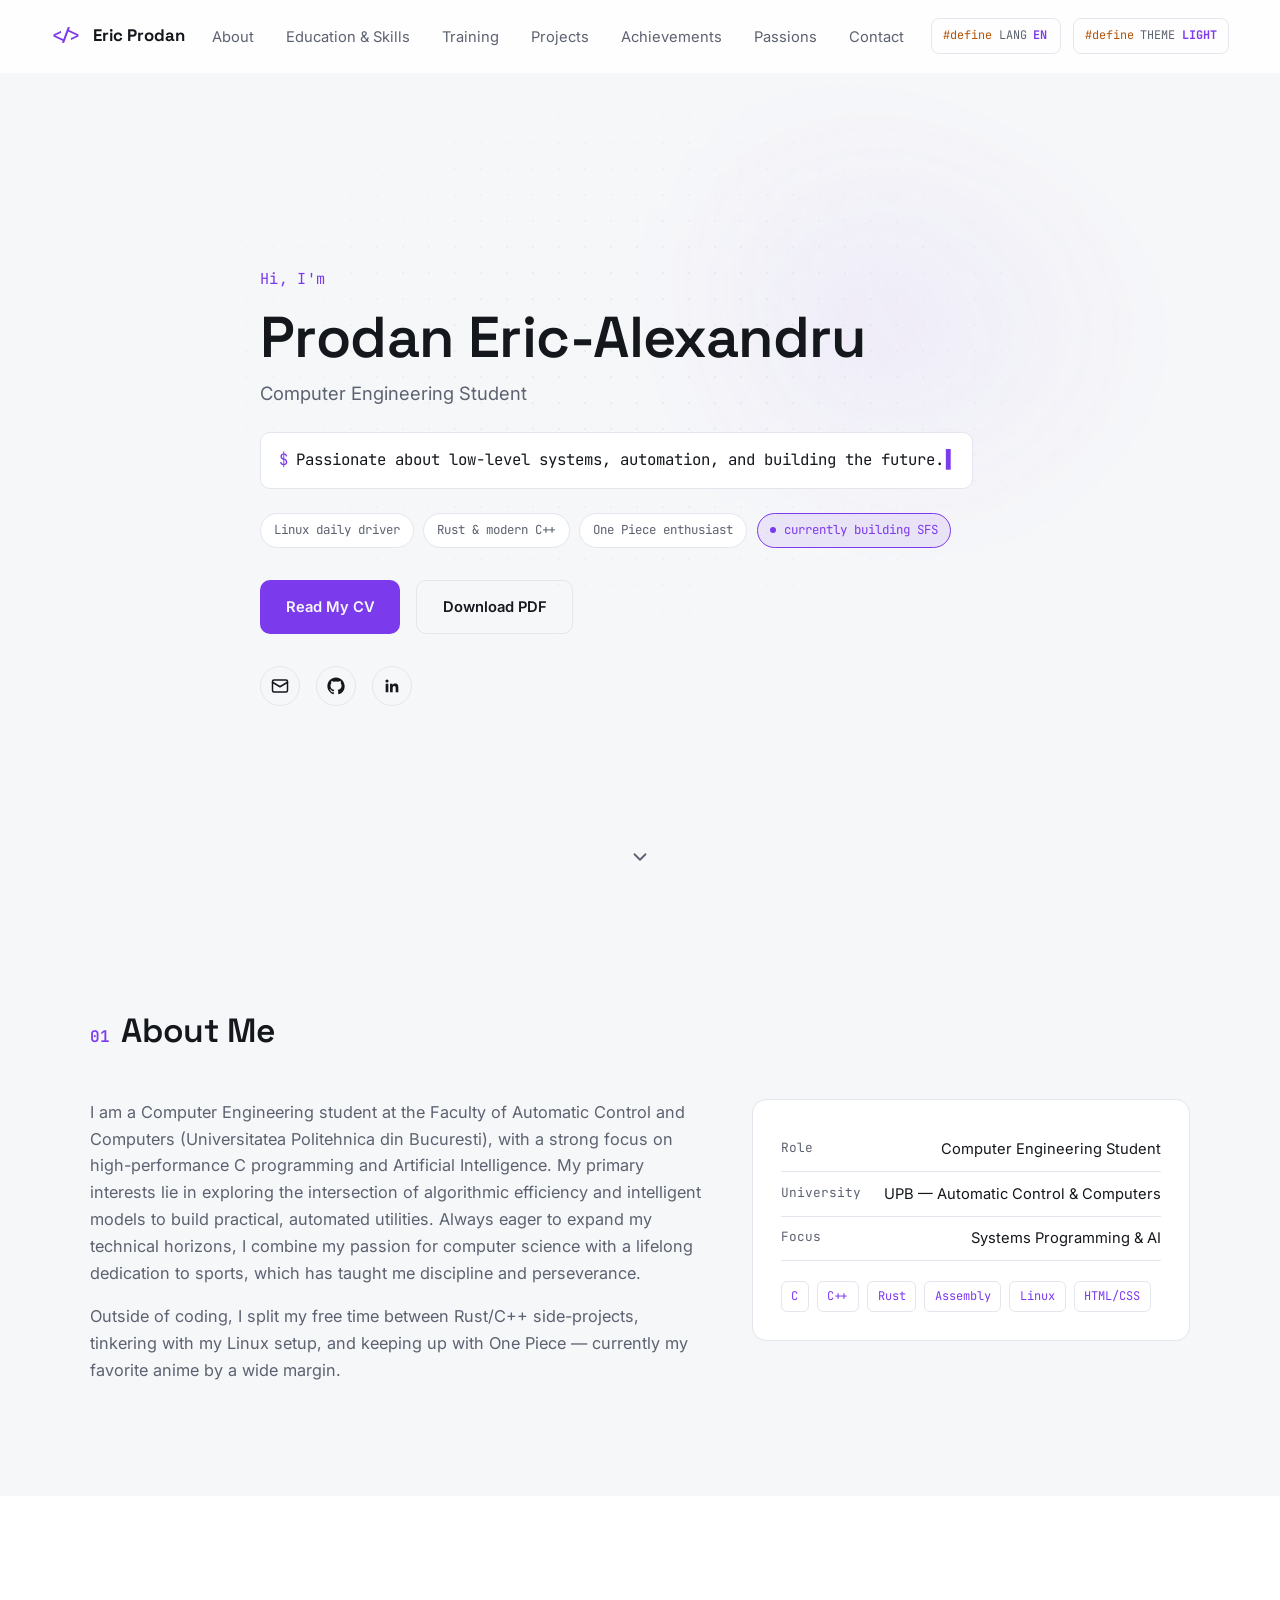
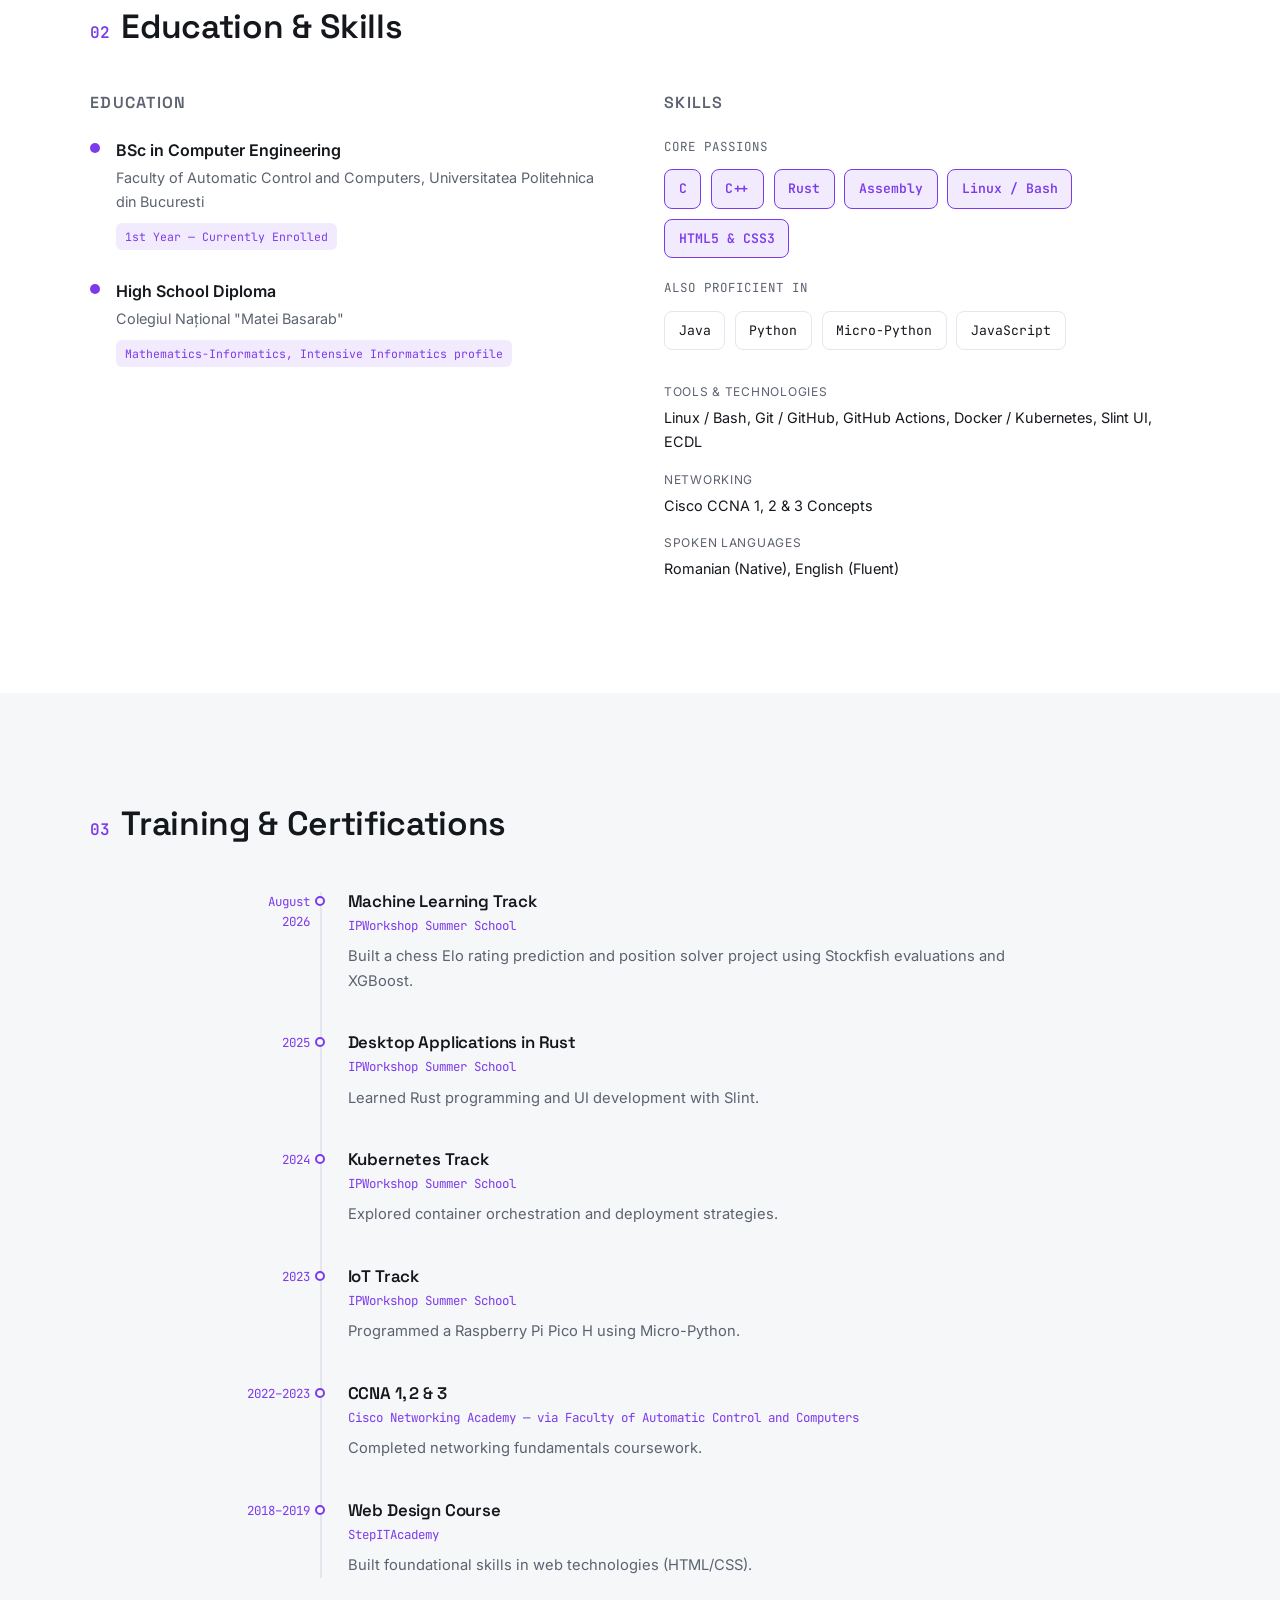
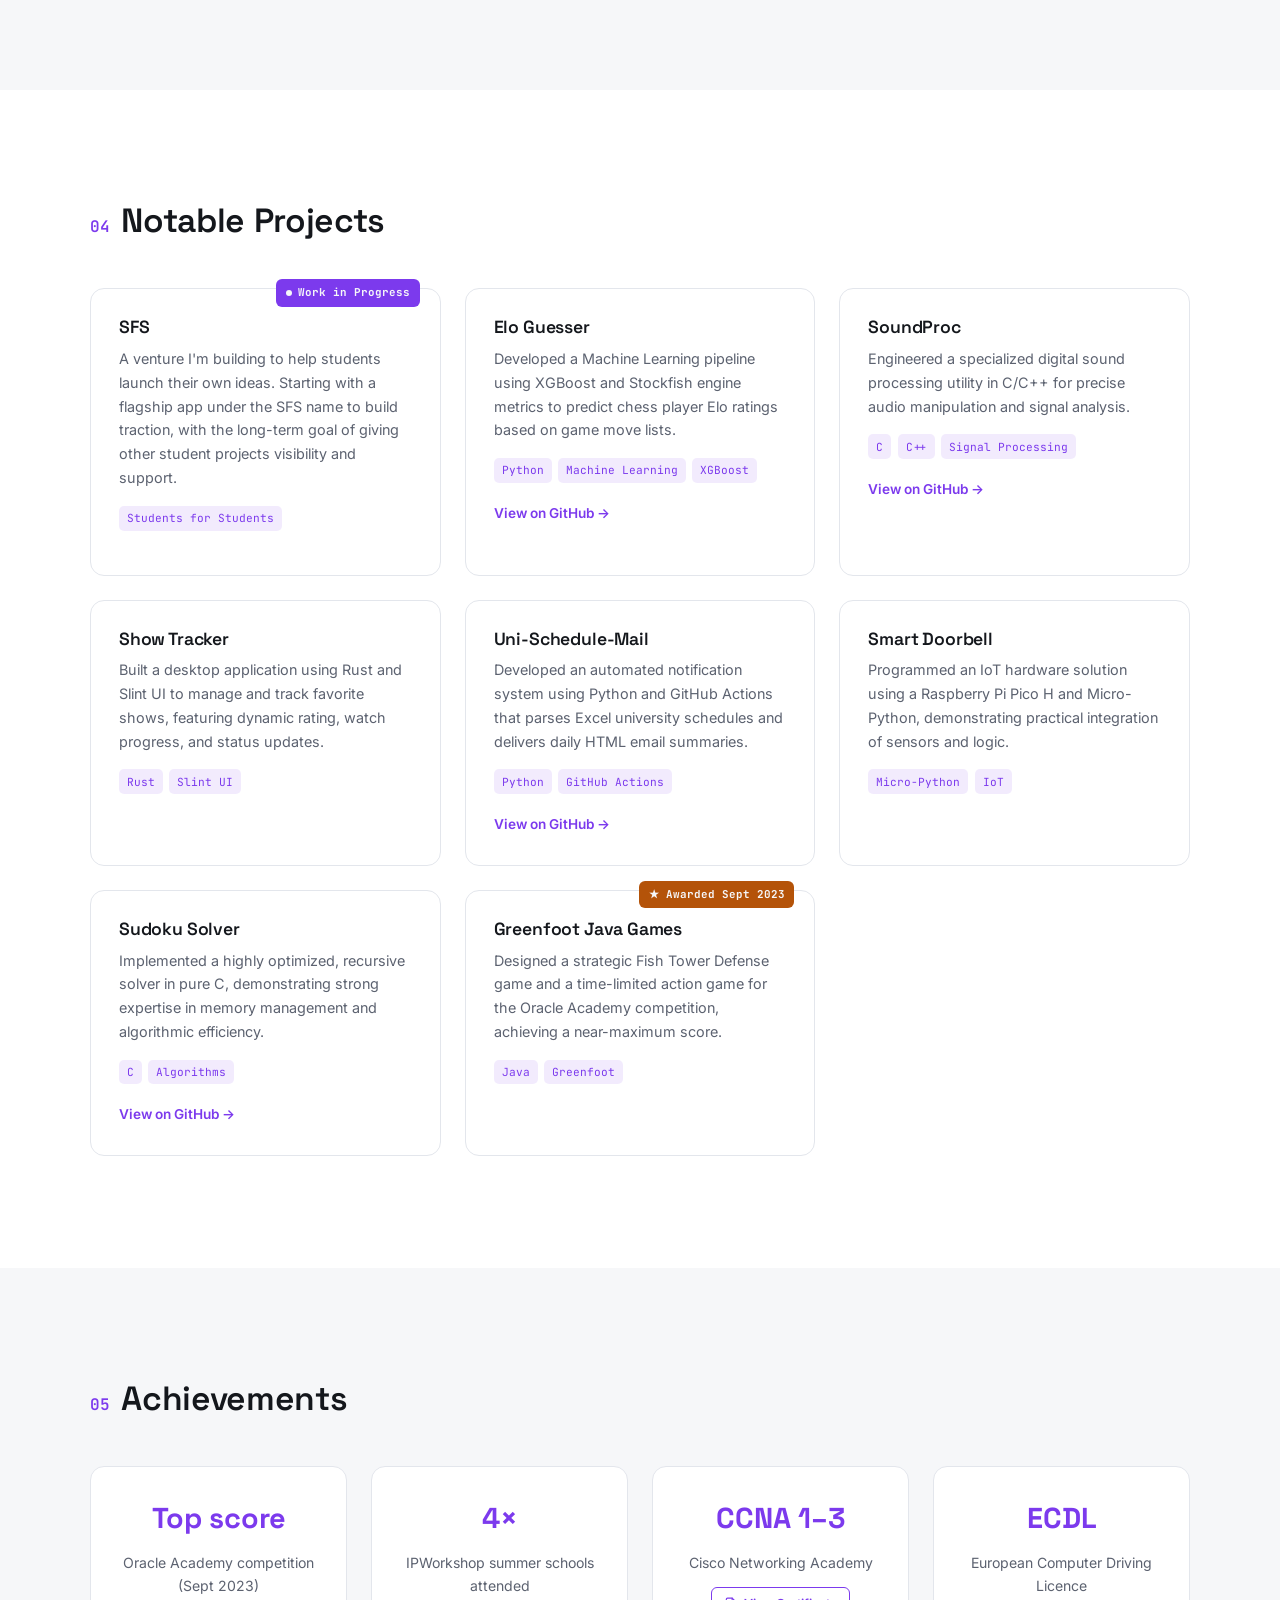
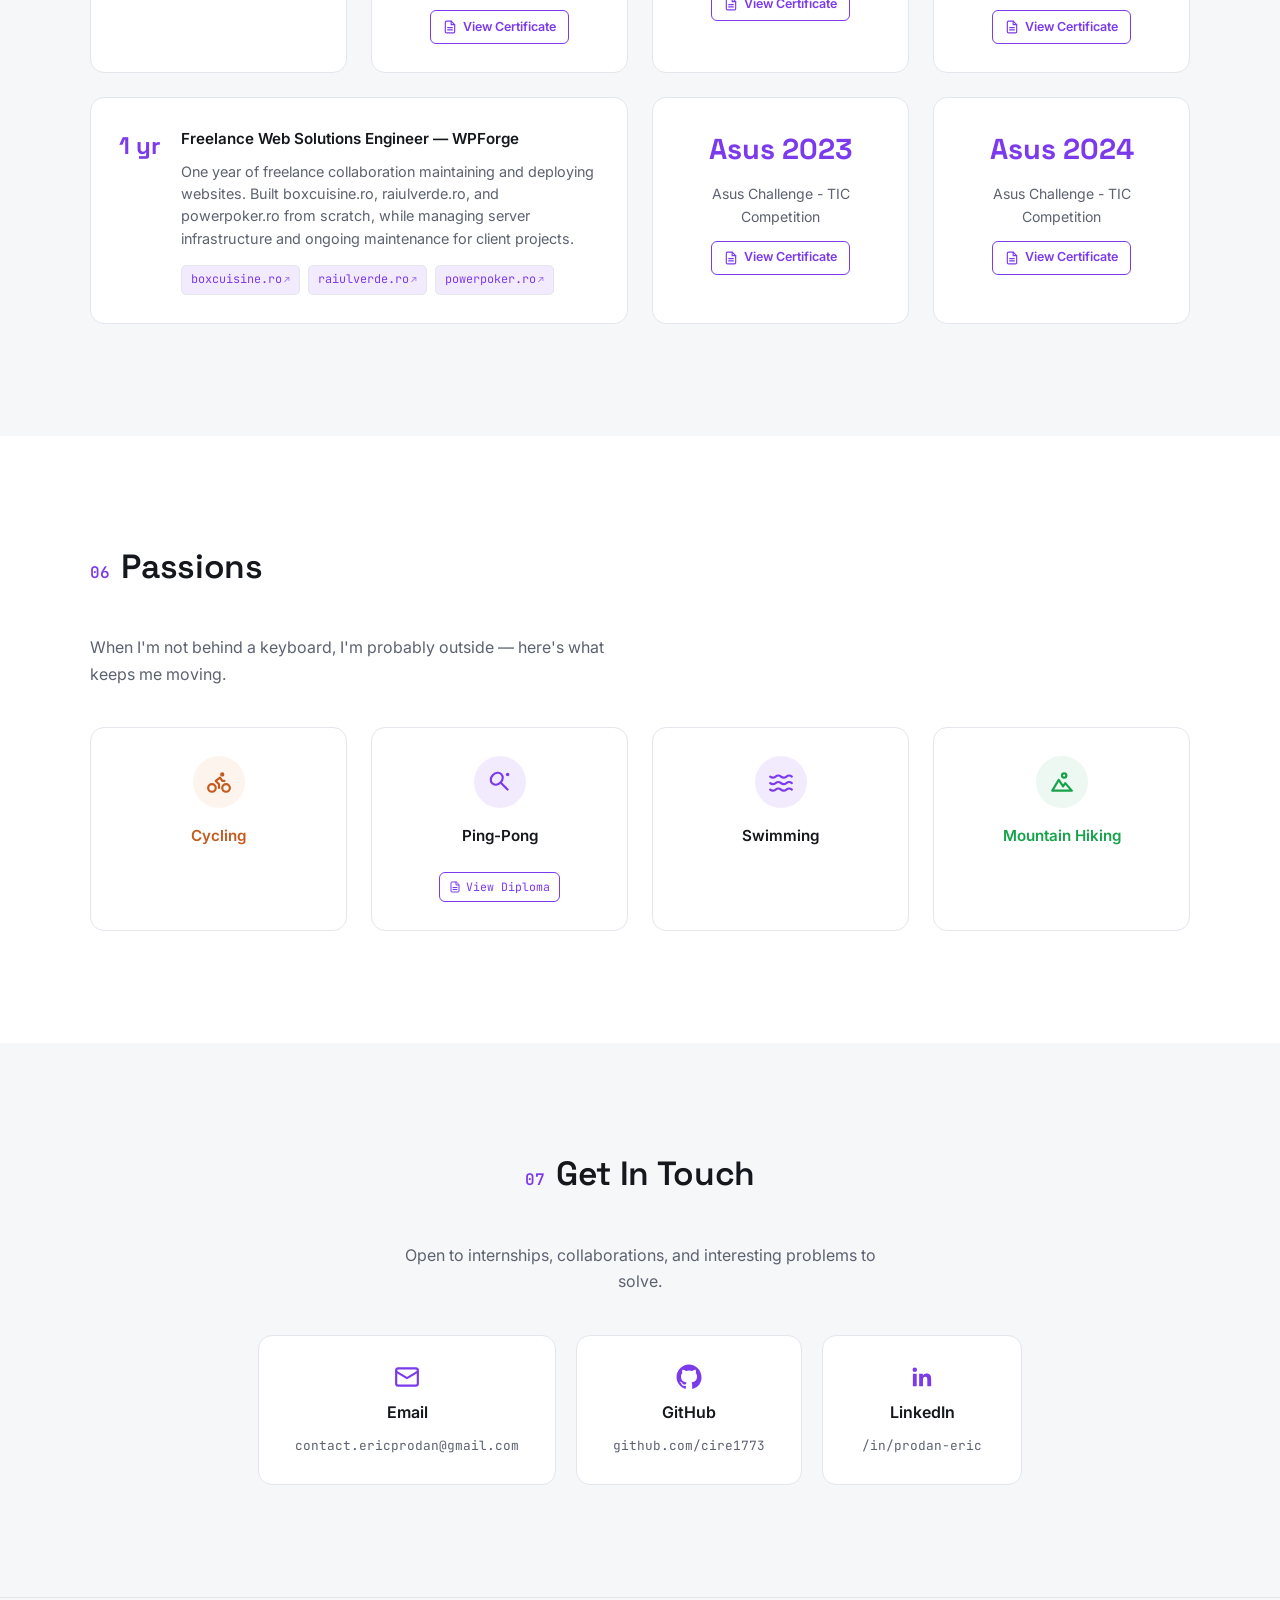
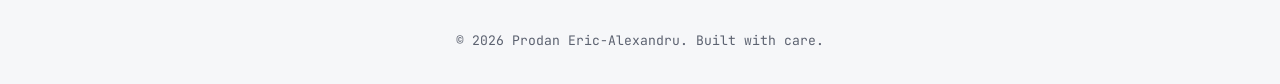
==== commit 08de7c92: "New entry of IPW 2026" ====
--- a/index.html
+++ b/index.html
@@ -360,7 +360,7 @@
     <div class="hero-chips" id="heroChips"></div>
     <div class="hero-cta">
       <a href="#about" class="btn btn-primary" data-i18n="hero.cta1">Read My CV</a>
-      <a href="CV.pdf" download class="btn btn-outline" data-i18n="hero.cta2">Download PDF</a>
+      <a href="CV.pdf" target="_blank" class="btn btn-outline" data-i18n="hero.cta2">Download PDF</a>
     </div>
     <div class="hero-social">
       <a href="mailto:contact.ericprodan@gmail.com" aria-label="Email">
@@ -548,6 +548,7 @@
     training: {
       title: "Training & Certifications",
       items: [
+        { year:"August 2026", title:"Machine Learning Track", provider:"IPWorkshop Summer School", desc:"Built a chess Elo rating prediction and position solver project using Stockfish evaluations and XGBoost." },
         { year:"2025", title:"Desktop Applications in Rust", provider:"IPWorkshop Summer School", desc:"Learned Rust programming and UI development with Slint." },
         { year:"2024", title:"Kubernetes Track", provider:"IPWorkshop Summer School", desc:"Explored container orchestration and deployment strategies." },
         { year:"2023", title:"IoT Track", provider:"IPWorkshop Summer School", desc:"Programmed a Raspberry Pi Pico H using Micro-Python." },
@@ -561,6 +562,7 @@
       linkLabel: "View on GitHub",
       items: [
         { title:"SFS", desc:"A venture I'm building to help students launch their own ideas. Starting with a flagship app under the SFS name to build traction, with the long-term goal of giving other student projects visibility and support.", tags:["Students for Students"], wip:true },
+        { title:"Elo Guesser", desc:"Developed a Machine Learning pipeline using XGBoost and Stockfish engine metrics to predict chess player Elo ratings based on game move lists.", tags:["Python","Machine Learning","XGBoost"], link:"https://github.com/cire1773/Elo-Guesser-ML" },
         { title:"SoundProc", desc:"Engineered a specialized digital sound processing utility in C/C++ for precise audio manipulation and signal analysis.", tags:["C","C++","Signal Processing"], link:"https://github.com/cire1773/Sound-Processor" },
         { title:"Show Tracker", desc:"Built a desktop application using Rust and Slint UI to manage and track favorite shows, featuring dynamic rating, watch progress, and status updates.", tags:["Rust","Slint UI"] },
         { title:"Uni-Schedule-Mail", desc:"Developed an automated notification system using Python and GitHub Actions that parses Excel university schedules and delivers daily HTML email summaries.", tags:["Python","GitHub Actions"], link:"https://github.com/cire1773/Uni-Schedule-Mail" },
@@ -574,7 +576,7 @@
       viewCert: "View Certificate",
       items: [
         { value:"Top score", label:"Oracle Academy competition (Sept 2023)" },
-        { value:"3×", label:"IPWorkshop summer schools attended", certLink:"./diplomas/DiplomeIPW.pdf" },
+        { value:"4×", label:"IPWorkshop summer schools attended", certLink:"./diplomas/DiplomeIPW.pdf" },
         { value:"CCNA 1–3", label:"Cisco Networking Academy", certLink:"./diplomas/CCNA.pdf" },
         { value:"ECDL", label:"European Computer Driving Licence", certLink:"./diplomas/ECDL.pdf" },
         { value:"1 yr", label:"Freelance Web Solutions Engineer — WPForge", type:"experience", desc:"One year of freelance collaboration maintaining and deploying websites. Built boxcuisine.ro, raiulverde.ro, and powerpoker.ro from scratch, while managing server infrastructure and ongoing maintenance for client projects." },
@@ -640,6 +642,7 @@
     training: {
       title: "Training si Certificari",
       items: [
+        { year:"August 2026", title:"Track de Machine Learning", provider:"Scoala de vara IPWorkshop", desc:"Am dezvoltat un proiect de estimare a ratingului Elo la șah și un solver de poziții bazat pe evaluări Stockfish și XGBoost." },
         { year:"2025", title:"Aplicatii Desktop in Rust", provider:"Scoala de vara IPWorkshop", desc:"Am invatat programare in Rust si dezvoltare de interfete grafice cu Slint." },
         { year:"2024", title:"Track Kubernetes", provider:"Scoala de vara IPWorkshop", desc:"Am explorat orchestrarea containerelor si strategii de deployment." },
         { year:"2023", title:"Track IoT", provider:"Scoala de vara IPWorkshop", desc:"Am programat un Raspberry Pi Pico H folosind Micro-Python." },
@@ -653,6 +656,7 @@
       linkLabel: "Vezi pe GitHub",
       items: [
         { title:"SFS", desc:"Un proiect prin care vreau sa ajut studentii sa isi lanseze propriile idei. Incep cu o aplicatie-far sub numele SFS, cu scopul de a oferi, pe termen lung, vizibilitate si sprijin altor proiecte ale studentilor.", tags:["Students for Students"], wip:true },
+        { title:"Elo Guesser", desc:"Am dezvoltat un pipeline de Machine Learning folosind XGBoost și metrici ale motorului Stockfish pentru a estima ratingul Elo al jucătorilor de șah pe baza mutărilor din joc.", tags:["Python","Machine Learning","XGBoost"], link:"https://github.com/cire1773/Elo-Guesser-ML" },
         { title:"SoundProc", desc:"Am dezvoltat un utilitar digital specializat in C/C++ pentru procesarea sunetului si analiza semnalelor.", tags:["C","C++","Procesare Semnal"], link:"https://github.com/cire1773/Sound-Processor" },
         { title:"Show Tracker", desc:"Am construit o aplicatie desktop folosind Rust si Slint UI pentru gestionarea serialelor preferate, incluzand evaluari dinamice si status.", tags:["Rust","Slint UI"] },
         { title:"Uni-Schedule-Mail", desc:"Am dezvoltat un sistem automatizat folosind Python si GitHub Actions care extrage orarul din Excel si trimite rezumate zilnice prin email HTML.", tags:["Python","GitHub Actions"], link:"https://github.com/cire1773/Uni-Schedule-Mail" },
@@ -666,7 +670,7 @@
       viewCert: "Vezi Certificatul",
       items: [
         { value:"Scor maxim", label:"Competitia Oracle Academy (Sept 2023)" },
-        { value:"3×", label:"Scoli de vara IPWorkshop urmate", certLink:"./diplomas/DiplomeIPW.pdf" },
+        { value:"4×", label:"Scoli de vara IPWorkshop urmate", certLink:"./diplomas/DiplomeIPW.pdf" },
         { value:"CCNA 1–3", label:"Cisco Networking Academy", certLink:"./diplomas/CCNA.pdf" },
         { value:"ECDL", label:"Licenta Europeana de Conducere a Computerului", certLink:"./diplomas/ECDL.pdf" },
         { value:"1 an", label:"Freelance Web Solutions Engineer — WPForge", type:"experience", desc:"Un an de colaborare freelance in mentenanta si deploy-ul de site-uri. Am dezvoltat boxcuisine.ro, raiulverde.ro si powerpoker.ro de la zero, administrand in paralel infrastructura serverelor si mentenanta proiectelor clientilor." },
@@ -776,7 +780,7 @@
 };
 const passionMeta = {
   bike:    { theme: 'orange', link: 'index.html' },
-  pingpong:{ theme: '',       diploma: './diplomas/PING-PONG.pdf' },
+  pingpong:{ theme: '',     diploma: './diplomas/PING-PONG.pdf' },
   swim:    { theme: '' },
   hike:    { theme: 'green',  link: 'index.html' }
 };
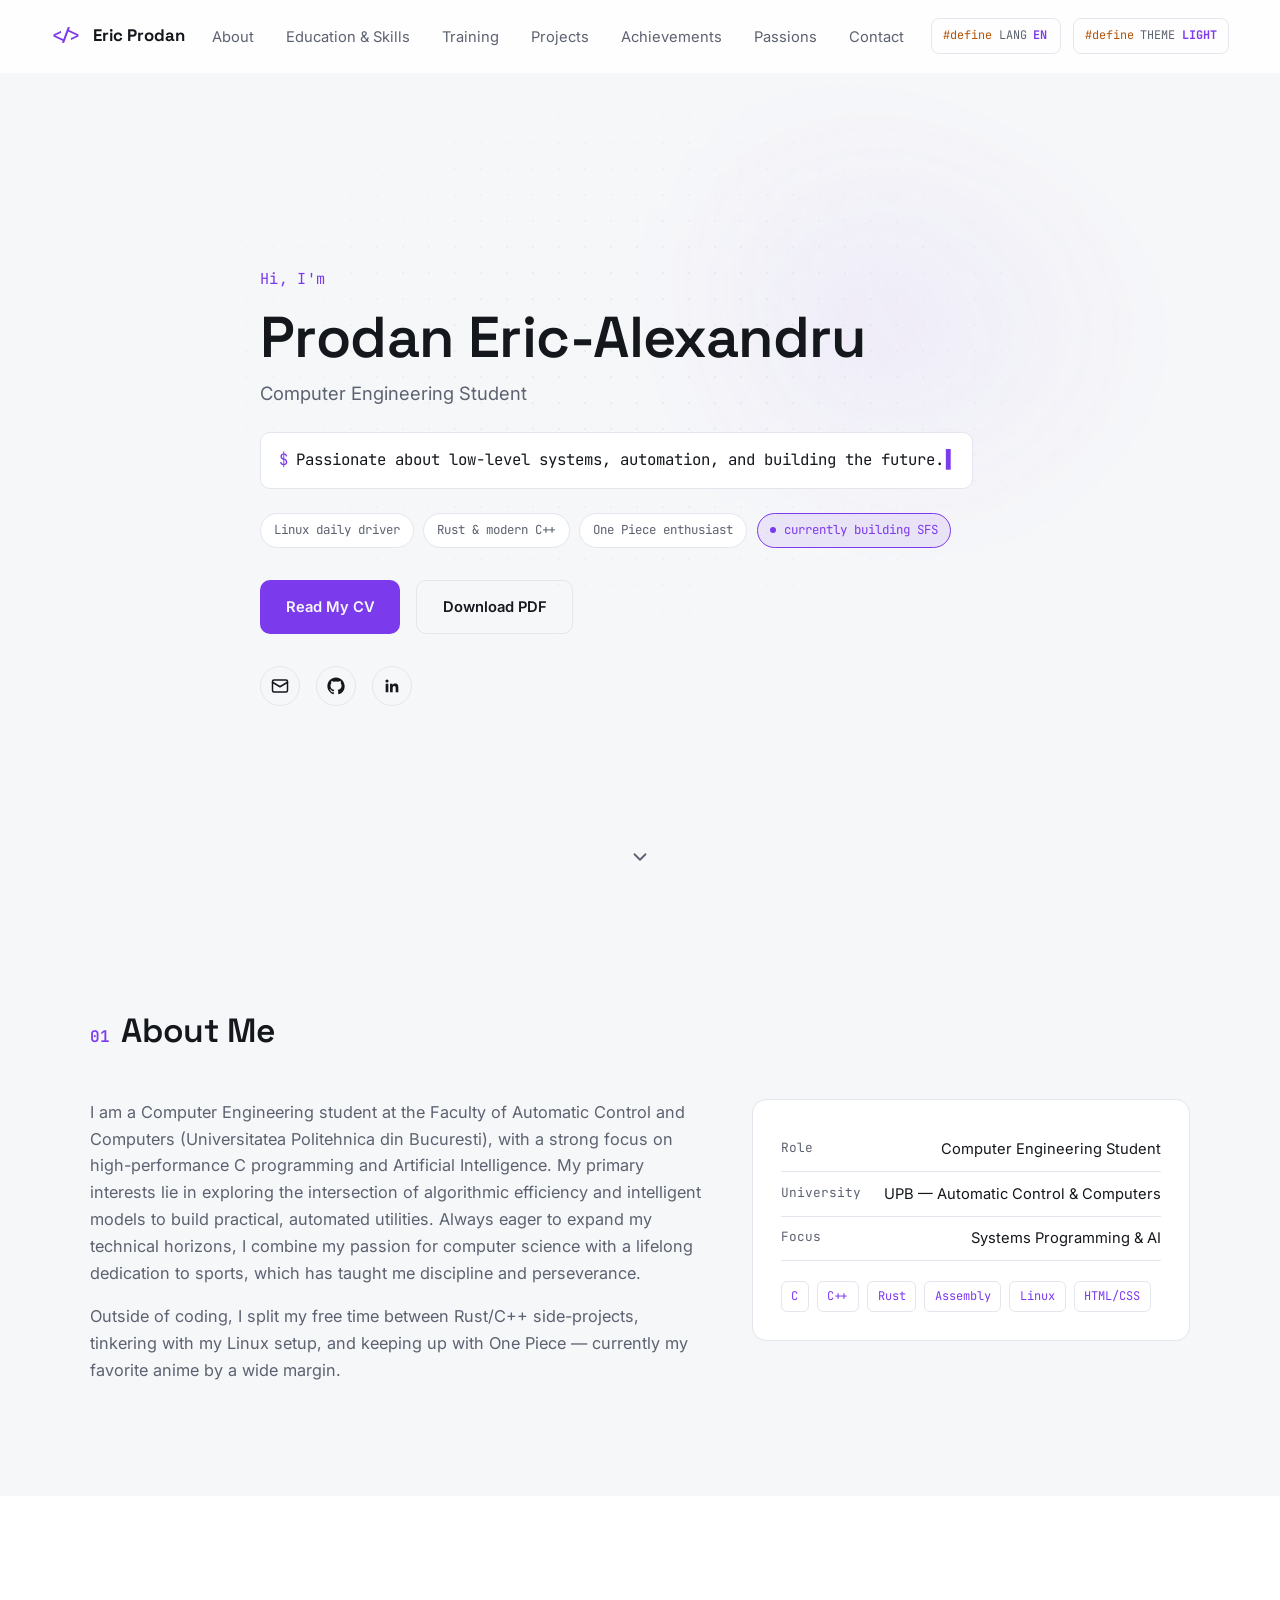
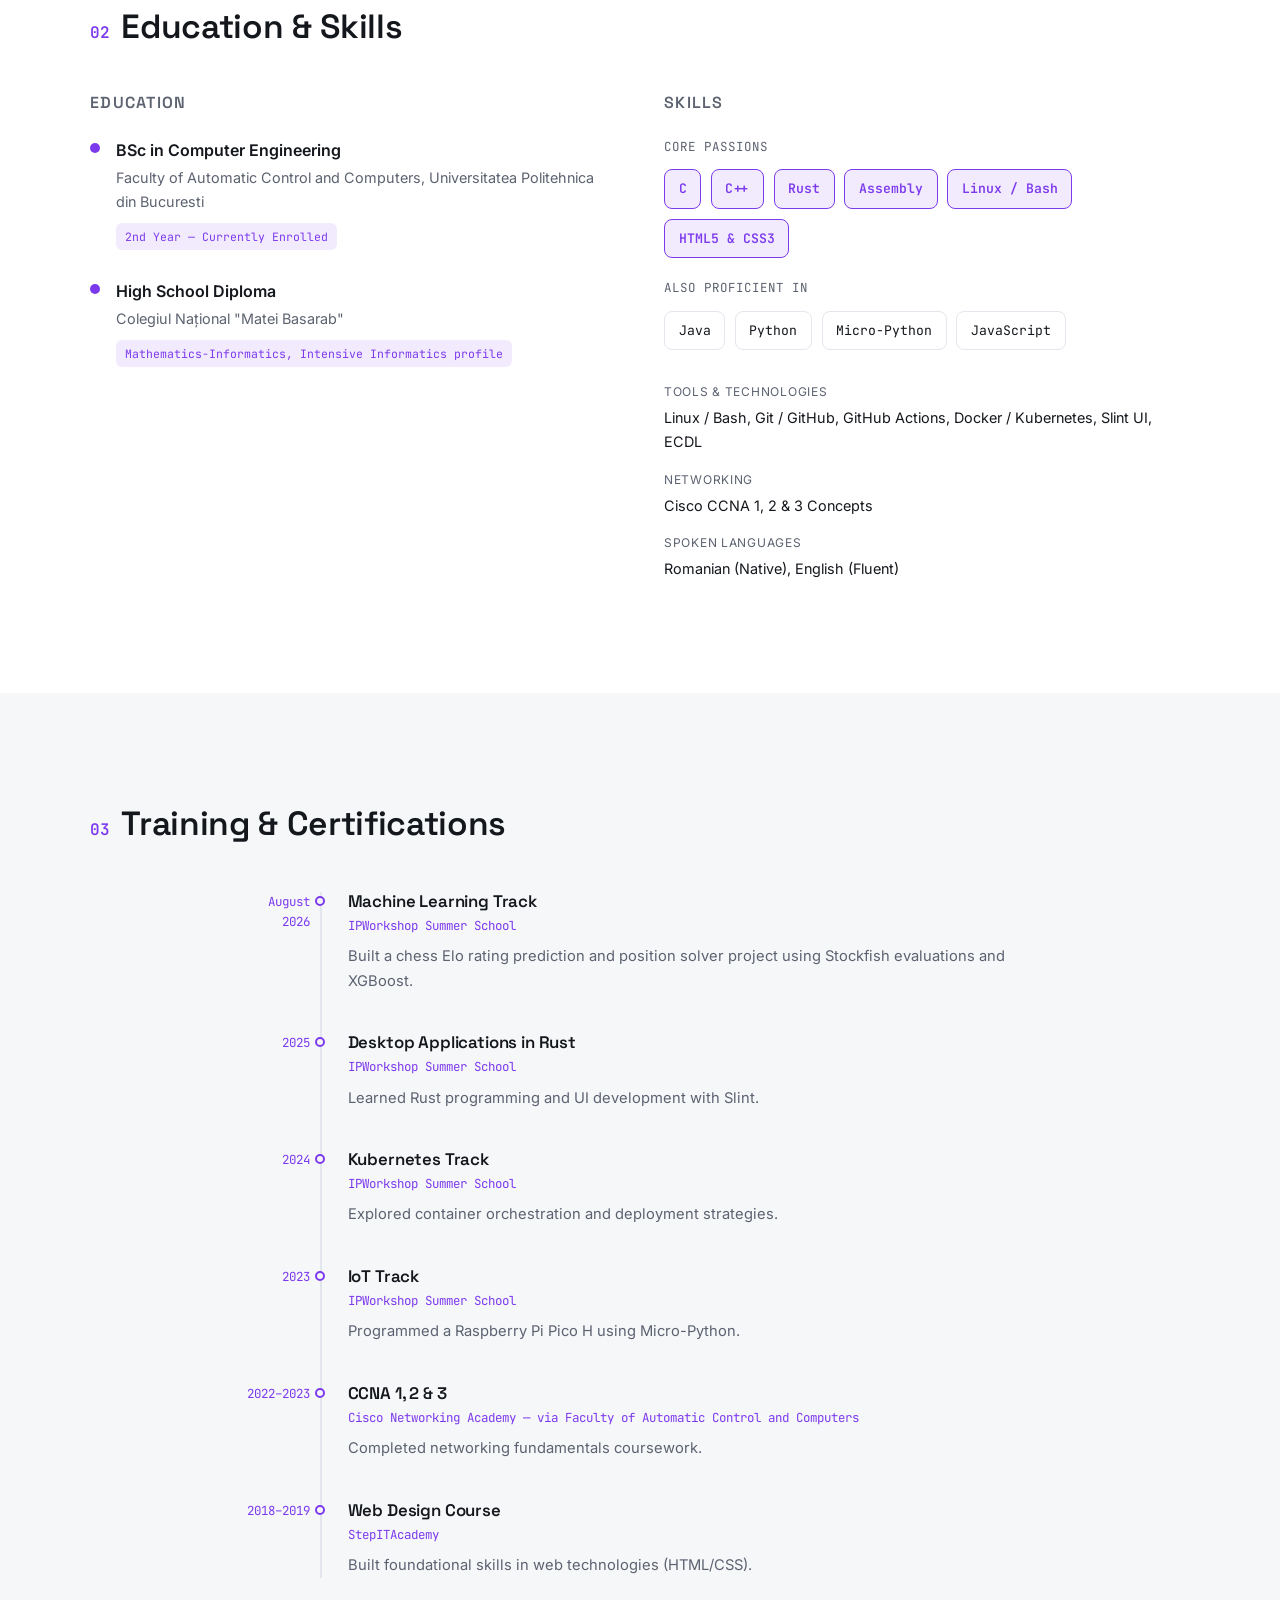
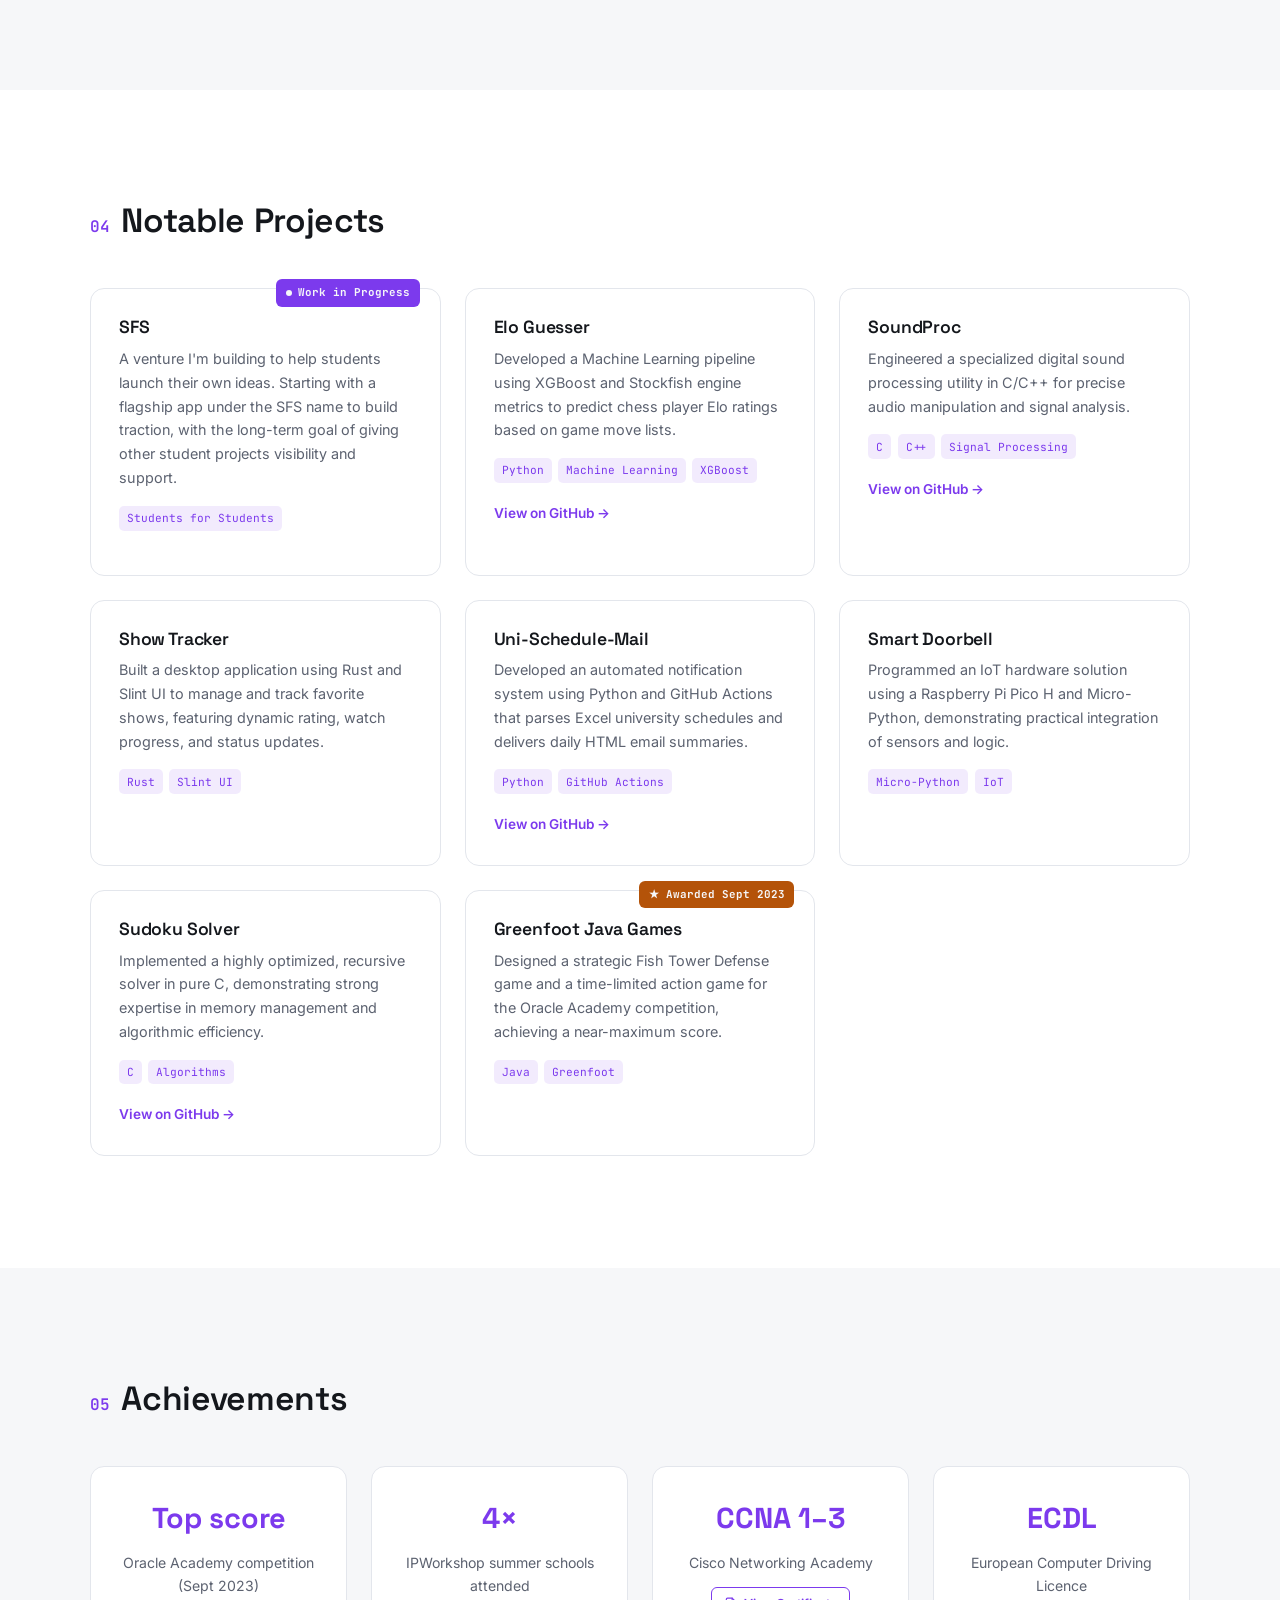
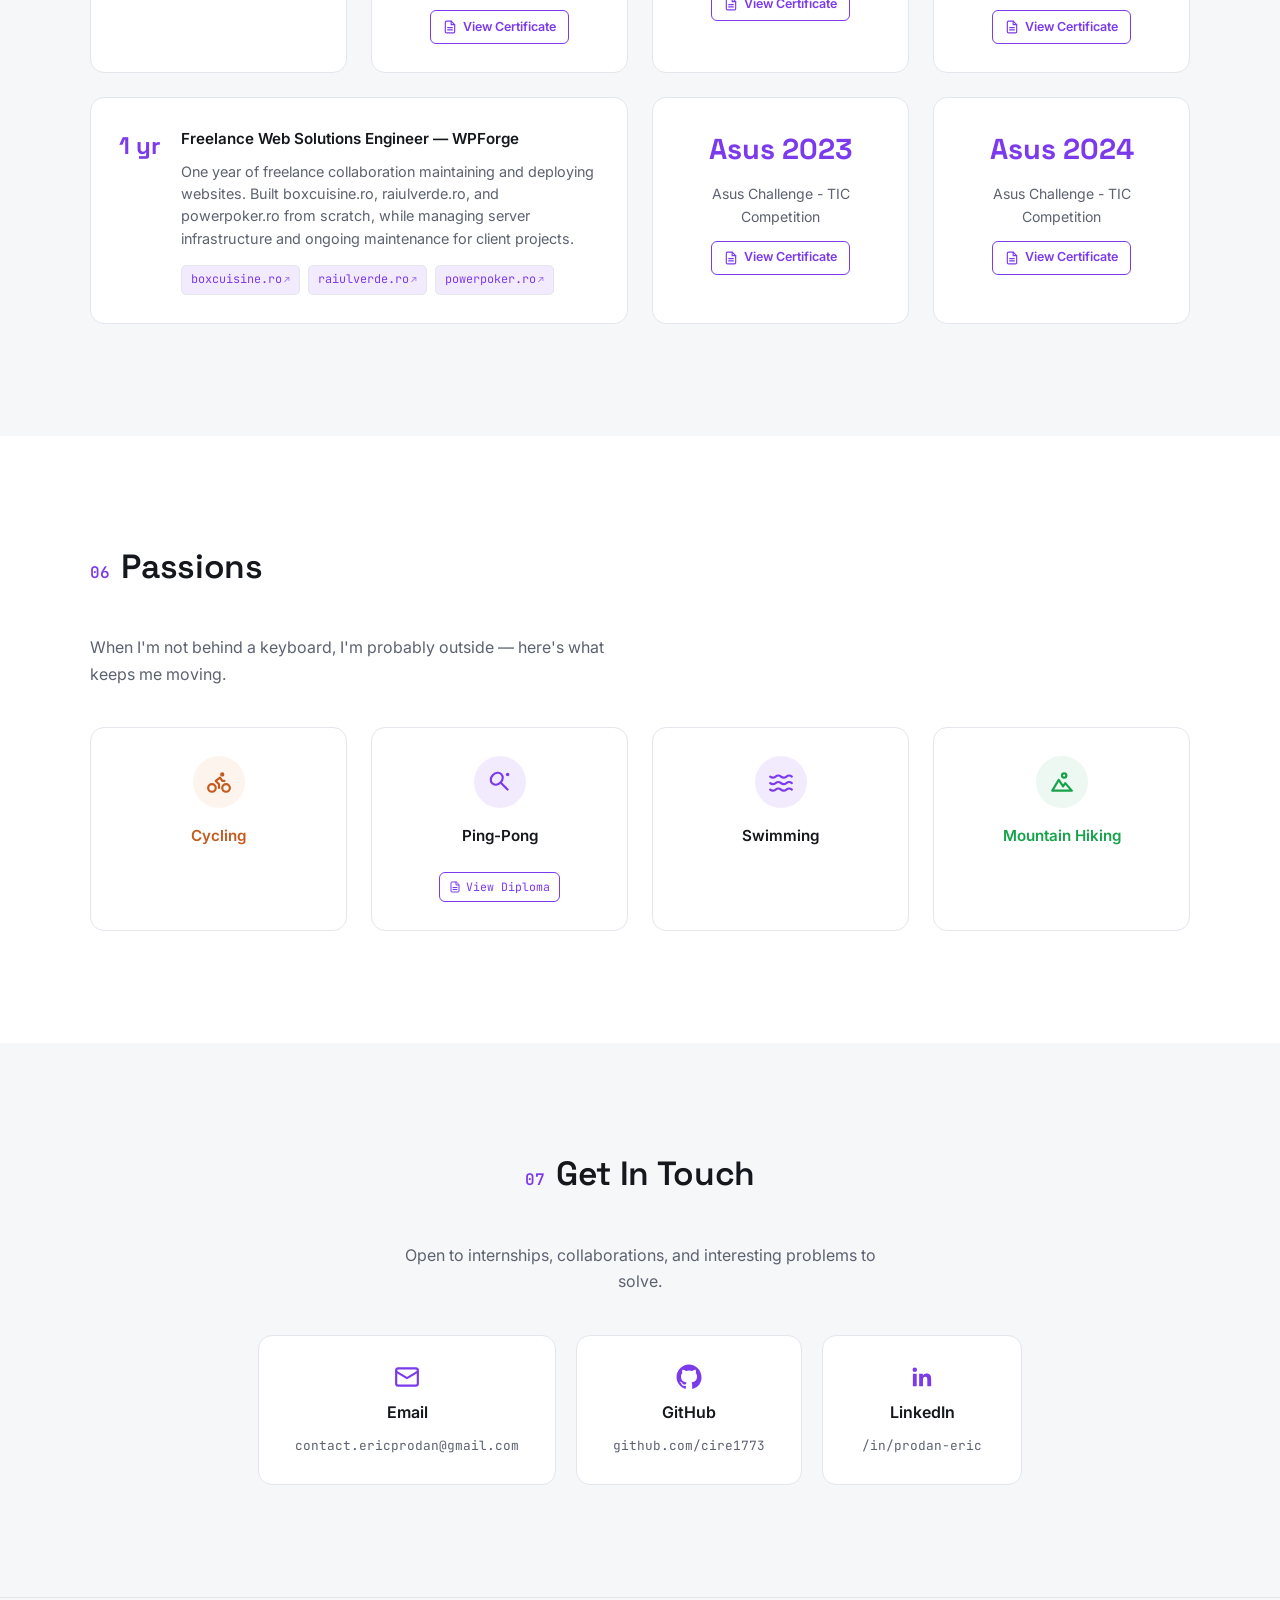
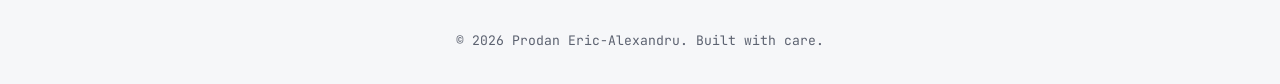
==== commit 0c462da0: "changed the year of university both in romanian and english" ====
--- a/index.html
+++ b/index.html
@@ -535,7 +535,7 @@
       eduHeading: "Education",
       uniDegree: "BSc in Computer Engineering",
       uniPlace: "Faculty of Automatic Control and Computers, Universitatea Politehnica din Bucuresti",
-      uniStatus: "1st Year — Currently Enrolled",
+      uniStatus: "2nd Year — Currently Enrolled",
       hsDegree: "High School Diploma",
       hsStatus: "Mathematics-Informatics, Intensive Informatics profile",
       skillsHeading: "Skills",
@@ -629,7 +629,7 @@
       eduHeading: "Educatie",
       uniDegree: "Licenta in Inginerie Informatica",
       uniPlace: "Facultatea de Automatica si Calculatoare, Universitatea Politehnica din Bucuresti",
-      uniStatus: "Anul 1 — In curs",
+      uniStatus: "Anul 2 — In curs",
       hsDegree: "Diploma de Bacalaureat",
       hsStatus: "Profil Matematica-Informatica, Intensiv Informatica",
       skillsHeading: "Competente",
